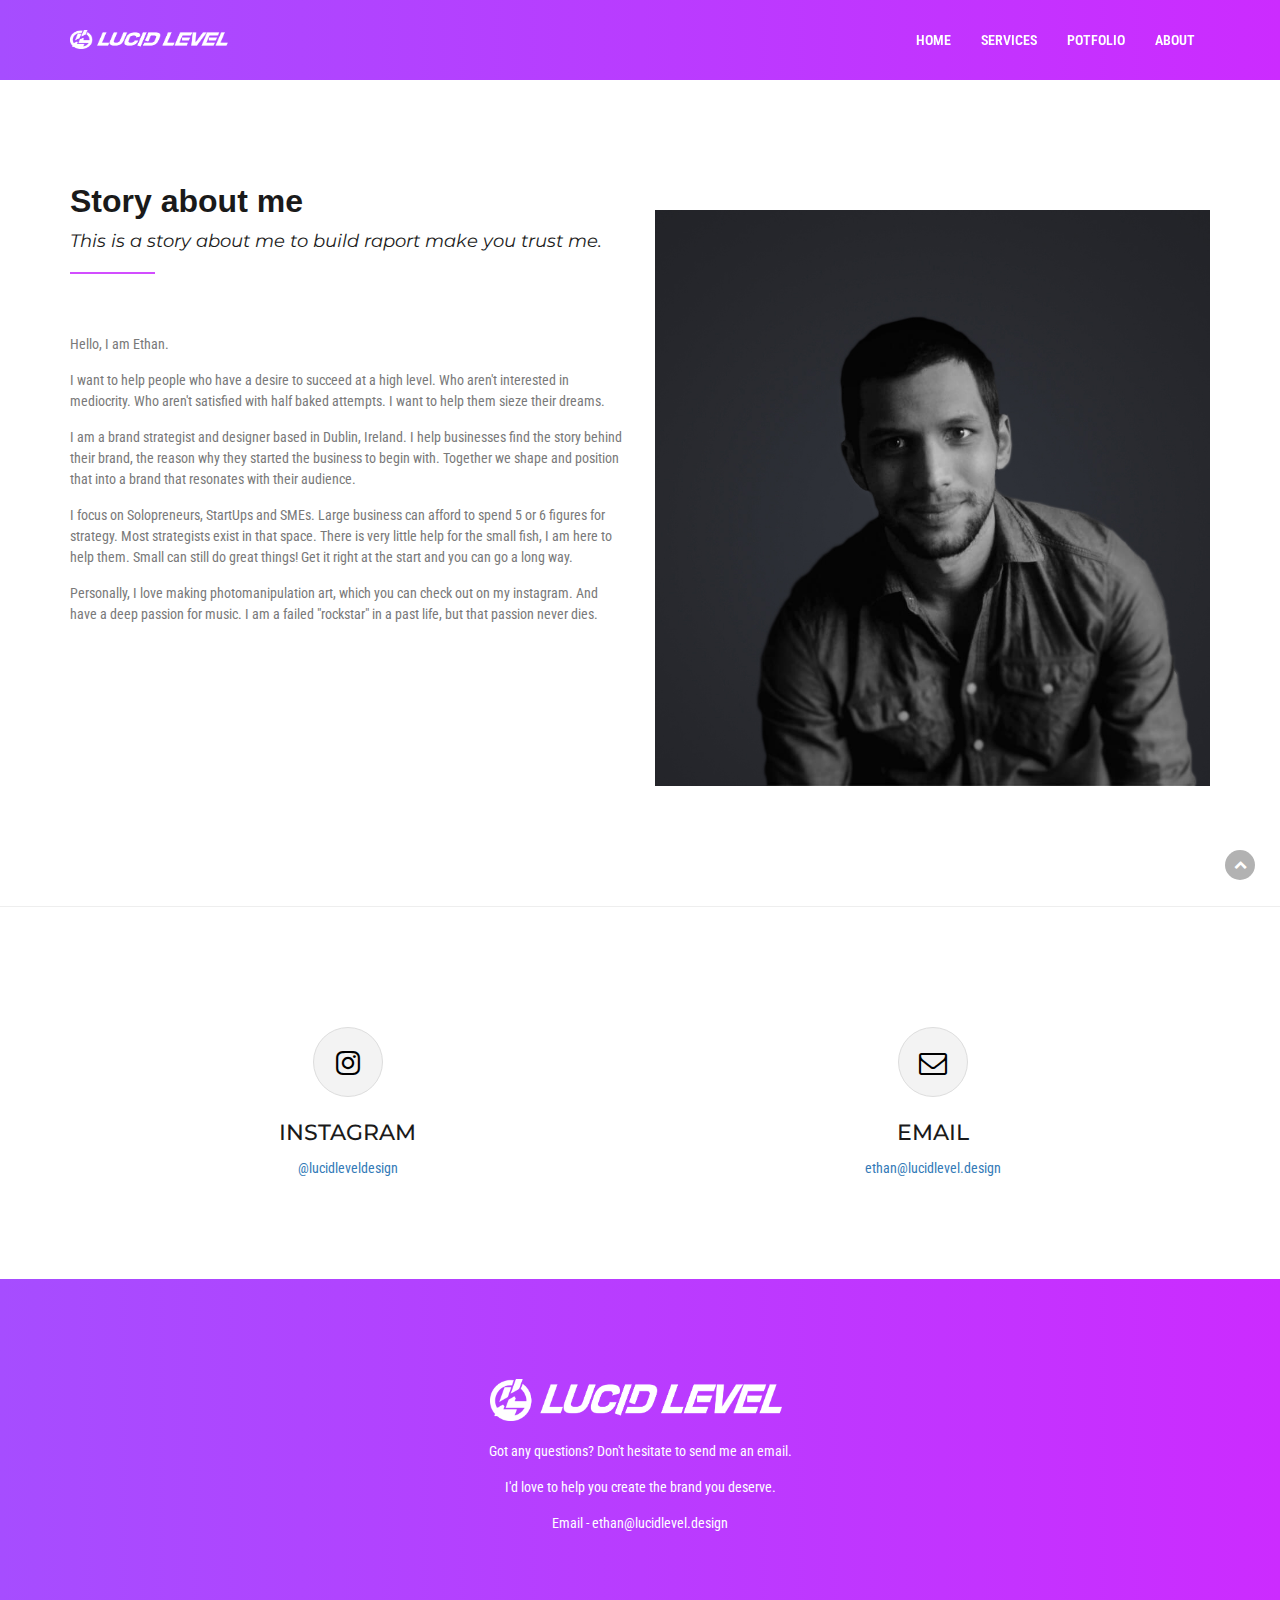
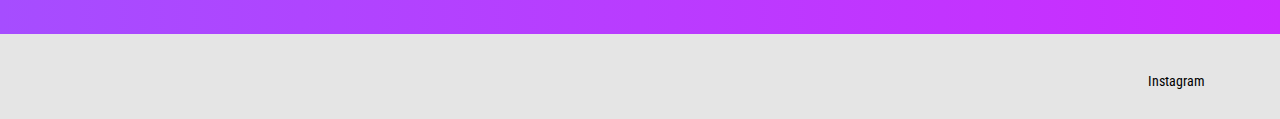
==== about.html @ e1f2813c "Update about.html" ====
<!doctype html>
<!--[if lt IE 7]>      <html class="no-js lt-ie9 lt-ie8 lt-ie7" lang=""> <![endif]-->
<!--[if IE 7]>         <html class="no-js lt-ie9 lt-ie8" lang=""> <![endif]-->
<!--[if IE 8]>         <html class="no-js lt-ie9" lang=""> <![endif]-->
<!--[if gt IE 8]><!--> <html class="no-js" lang="en"> <!--<![endif]-->
    <head>
        <meta charset="utf-8">
        <title>About</title>
        <meta name="description" content="">
        <meta name="viewport" content="width=device-width, initial-scale=1">
        <link rel="icon" type="image/png" href="favicon.ico">
        <link rel="apple-touch-icon" sizes="180x180" href="/apple-touch-icon.png">
        <link rel="icon" type="image/png" sizes="32x32" href="/favicon-32x32.png">
        <link rel="icon" type="image/png" sizes="16x16" href="/favicon-16x16.png">
        <link rel="manifest" href="/site.webmanifest">
        <!--Google Fonts link-->
        <link href="https://fonts.googleapis.com/css?family=Montserrat:400,700" rel="stylesheet">

        <link href="https://fonts.googleapis.com/css?family=Crimson+Text:400,400i,600,600i,700,700i" rel="stylesheet">
        <link href="https://fonts.googleapis.com/css?family=Roboto+Condensed:300,300i,400,400i,700,700i" rel="stylesheet">


        <link rel="stylesheet" href="assets/css/slick.css">
        <link rel="stylesheet" href="assets/css/slick-theme.css">
        <link rel="stylesheet" href="assets/css/animate.css">
        <link rel="stylesheet" href="assets/css/fonticons.css">
        <link rel="stylesheet" href="assets/css/font-awesome.min.css">
        <link rel="stylesheet" href="assets/css/bootstrap.css">
        <link rel="stylesheet" href="assets/css/magnific-popup.css">
        <link rel="stylesheet" href="assets/css/bootsnav.css">


        <!--For Plugins external css-->
        <!--<link rel="stylesheet" href="assets/css/plugins.css" />-->

        <!--Theme custom css -->
        <link rel="stylesheet" href="assets/css/style.css">
        <!--<link rel="stylesheet" href="assets/css/colors/maron.css">-->

        <!--Theme Responsive css-->
        <link rel="stylesheet" href="assets/css/responsive.css" />

        <script src="assets/js/vendor/modernizr-2.8.3-respond-1.4.2.min.js"></script>
    </head>

    <body data-spy="scroll" data-target=".navbar-collapse">


        <!-- Preloader -->
        <div id="loading">
            <div id="loading-center">
                <div id="loading-center-absolute">
                    <div class="object" id="object_one"></div>
                    <div class="object" id="object_two"></div>
                    <div class="object" id="object_three"></div>
                    <div class="object" id="object_four"></div>
                </div>
            </div>
        </div><!--End off Preloader -->


        <div class="culmn">
            <!--Home page style-->


            <nav class="navbar navbar-default navbar-fixed white no-background bootsnav text-uppercase" style="">
                <!-- Start Top Search -->
                
                <!-- End Top Search -->

                <div class="container">    
                    <!-- Start Atribute Navigation -->
                    
                    <!-- End Atribute Navigation -->

                    <!-- Start Header Navigation -->
                    <div class="navbar-header">
                        <button type="button" class="navbar-toggle" data-toggle="collapse" data-target="#navbar-menu">
                            <i class="fa fa-bars"></i>
                        </button>
                        <a class="navbar-brand" href="index.html">

                            <img src="assets/images/LL_Logo_White.png" class="logo logo-display" alt="">
                            <img src="assets/images/LL_Logo_Black.png" class="logo logo-scrolled" alt="">

                        </a>
                    </div>
                    <!-- End Header Navigation -->

                    <!-- Collect the nav links, forms, and other content for toggling -->
                    <div class="collapse navbar-collapse" id="navbar-menu">
                        <ul class="nav navbar-nav navbar-right nav_about" data-in="fadeInDown" data-out="fadeOutUp">
                            <li><a href="https://lucidlevel.design">home</a></li> 
                            <li><a href="service">services</a></li>
                            <li><a href="portfolio">potfolio</a></li>
                            <li><a href="about">about</a></li>      
                        </ul>
                    </div><!-- /.navbar-collapse -->
                </div>  


            </nav>


            <!--Home Sections-->
            <section id="hello" class="home bg-mega">
                <div class="container">
                    <div class="row">
                        <div class="about_home">
                            
                        </div>
                    </div>
                </div>
            </section>
            


            <!--About Sections-->
            <section id="feature" class="ab_feature roomy-100">
                <div class="container">
                    <div class="row">
                        <div class="main_ab_feature">

                            <div class="col-md-6">
                                <!-- Head Title -->
                                <div class="head_title">
                                    <h2>Story about me</h2>
                                    <h5><em>This is a story about me to build raport make you trust me.</em></h5>
                                    <div class="separator_left"></div>
                                </div><!-- End off Head Title -->

                                <div class="ab_feature_content wow fadeIn m-top-40">
                                    <p>Hello, I am Ethan.</p>

                                    <p>I want to help people who have a desire to succeed at a high level. Who aren't interested in mediocrity. Who aren't satisfied with half baked attempts. I want to help them sieze their dreams.</p>

                                    <p>I am a brand strategist and designer based in Dublin, Ireland. I help businesses find the story behind their brand, the reason why they started the business to begin with. Together we shape and position that into a brand that resonates  with their audience.</p>

                                    <p>I focus on Solopreneurs, StartUps and SMEs. Large business can afford to spend 5 or 6 figures for strategy. Most strategists exist in that space. There is very little help for the small fish, I am here to help them. Small can still do great things! Get it right at the start and you can go a long way.</p>

                                    <p>Personally, I love making photomanipulation art, which you can check out on my instagram. And have a deep passion for music. I am a failed "rockstar" in a past life, but that passion never dies.</p>

                                </div>
                            </div>

                            <div class="col-md-6">
                                <div class="ab_feature_photo wow fadeIn sm-m-top-40">
                                    <div class="team_item m-top-30">    
                                        <div class="team_img">
                                            <img src="assets/images/Portrait.jpg" alt="" />
                                        </div>
                                    </div>
                                </div>
                            </div>
                        </div>
                    </div><!--End off row-->
                </div><!--End off container -->
            </section>

            <hr>

           <section id="action" class="action roomy-100">
                <div class="container">
                    <div class="row">
                        <div class="main_action text-center">
                            <div class="col-md-6">
                                <div class="action_item">
                                    <a target="_blank" href="https://www.instagram.com/lucidleveldesign">
                                        <i class="fa fa-instagram"></i>
                                        <h4 class="text-uppercase m-top-20">Instagram</h4>
                                        <p>@lucidleveldesign</p>
                                    </a>
                                    
                                </div>
                            </div>
                            
                            <div class="col-md-6">
                                <div class="action_item">
                                    <a href="mailto:ethan@lucidlevel.design?subject=Hey Ethan&body=Hello there Ethan. I just wanted to drop you a message to say... " target="_blank">
                                        <i class="fa fa-envelope-o"></i>
                                        <h4 class="text-uppercase m-top-20">Email</h4>
                                        <p>ethan@lucidlevel.design</p>
                                    </a>
                                    
                                </div>
                            </div>
                        </div>
                    </div>
                </div>
            </section>

           


            <!--Testimonial Section-->
            




            <!--Company section-->

            <section id="company" class="company bg-light">
                <div class="container">
                    <div class="row">
                        <div class="main_company roomy-100 text-center pre_footer">
                            <img src="assets/images/LL_Logo_White.png" class="logo_pre_footer">
                            <p>Got any questions? Don't hesitate to send me an email.</p>
                            <p>I'd love to help you create the brand you deserve.</p>
                            <p>Email - ethan@lucidlevel.design</p>
                        </div>
                    </div>
                </div>
            </section>


            <!-- scroll up-->
            <div class="scrollup">
                <a href="#"><i class="fa fa-chevron-up"></i></a>
            </div><!-- End off scroll up -->


            <footer id="footer" class="footer bg-mega">
                <div class="container">
                    <div class="row">
                        <div class="main_footer p-top-40 p-bottom-30">
                            <div class="col-md-6 text-left sm-text-center">
                                <p class="wow fadeInRight" data-wow-duration="1s">
                                    Made with 
                                    <i class="fa fa-heart"></i>
                                    by 
                                    <a target="_blank" href="http://bootstrapthemes.co">Bootstrap Themes</a> 
                                    2019. All Rights Reserved
                                </p>
                            </div>
                            <div class="col-md-6 text-right sm-text-center sm-m-top-20">
                                <ul class="list-inline">
                                    <li><a href="">Instagram</a></li>
                                </ul>
                            </div>
                        </div>
                    </div>
                </div>
            </footer>





        </div>

        <!-- JS includes -->

        <script src="assets/js/vendor/jquery-1.11.2.min.js"></script>
        <script src="assets/js/vendor/bootstrap.min.js"></script>

        <script src="assets/js/isotope.min.js"></script>
        <script src="assets/js/jquery.magnific-popup.js"></script>
        <script src="assets/js/jquery.easing.1.3.js"></script>
        <script src="assets/js/slick.min.js"></script>
        <script src="assets/js/jquery.collapse.js"></script>
        <script src="assets/js/bootsnav.js"></script>


        <!-- paradise slider js -->

        <!--
                <script src="http://maps.google.com/maps/api/js?key=AIzaSyD_tAQD36pKp9v4at5AnpGbvBUsLCOSJx8"></script>
                <script src="assets/js/gmaps.min.js"></script>
        
                <script>
                    function showmap() {
                        var mapOptions = {
                            zoom: 8,
                            scrollwheel: false,
                            center: new google.maps.LatLng(-34.397, 150.644),
                            mapTypeId: google.maps.MapTypeId.ROADMAP
                        };
                        var map = new google.maps.Map(document.getElementById('map_canvas'), mapOptions);
                        $('.mapheight').css('height', '350');
                        $('.maps_text h3').hide();
                    }
        
                </script>-->





        <script src="assets/js/plugins.js"></script>
        <script src="assets/js/main.js"></script>

    </body>
</html>
---- assets/css/fonticons.css ----
/**
 * @package IcoFont by ShapeBootstrap - https://shapebootstrap.net
 * @version 1.0.0 Beta
 * @author IcoFont http://icofont.com
 * @copyright Copyright (c) 2016 IcoFont
 * @license - http://icofont.com/license/
*/

@font-face {
    font-family: 'icofont';
    src: url('../fonts/icofont.eot?v=1.0.0-beta');
    src: url('../fonts/icofont.eot?v=1.0.0-beta#iefix') format('embedded-opentype'),
    url('../fonts/icofont.ttf?v=1.0.0-beta') format('truetype'),
    url('../fonts/icofont.woff?v=1.0.0-beta') format('woff'),
    url('../fonts/icofont.svg?v=1.0.0-beta#icofont') format('svg');
    font-weight: normal;
    font-style: normal;
}

.icofont {
    font-family: 'IcoFont' !important;
    speak: none;
    font-style: normal;
    font-weight: normal;
    font-variant: normal;
    text-transform: none;
    line-height: 1;

    /* Better Font Rendering =========== */
    -webkit-font-smoothing: antialiased;
    -moz-osx-font-smoothing: grayscale;
}
.icofont-android-nexus:before {
	content: "\eaf6";
}
.icofont-android-tablet:before {
	content: "\eaf7";
}
.icofont-apple-watch:before {
	content: "\eaf8";
}
.icofont-drwaing-tablet:before {
	content: "\eaf9";
}
.icofont-earphone:before {
	content: "\eafa";
}
.icofont-flash-drive:before {
	content: "\eafb";
}
.icofont-game-control:before {
	content: "\eafc";
}
.icofont-headphone-alt:before {
	content: "\eafd";
}
.icofont-htc-one:before {
	content: "\eafe";
}
.icofont-imac:before {
	content: "\eaff";
}
.icofont-ipad-touch:before {
	content: "\eb00";
}
.icofont-iphone:before {
	content: "\eb01";
}
.icofont-ipod-nano:before {
	content: "\eb02";
}
.icofont-ipod-touch:before {
	content: "\eb03";
}
.icofont-keyboard-alt:before {
	content: "\eb04";
}
.icofont-keyboard-wireless:before {
	content: "\eb05";
}
.icofont-laptop-alt:before {
	content: "\eb06";
}
.icofont-macbook:before {
	content: "\eb07";
}
.icofont-magic-mouse:before {
	content: "\eb08";
}
.icofont-microphone-alt:before {
	content: "\eb09";
}
.icofont-monitor:before {
	content: "\eb0a";
}
.icofont-mouse:before {
	content: "\eb0b";
}
.icofont-nintendo:before {
	content: "\eb0c";
}
.icofont-playstation:before {
	content: "\eb0d";
}
.icofont-psvita:before {
	content: "\eb0e";
}
.icofont-radio-mic:before {
	content: "\eb0f";
}
.icofont-refrigerator:before {
	content: "\eb10";
}
.icofont-samsung-galaxy:before {
	content: "\eb11";
}
.icofont-surface-tablet:before {
	content: "\eb12";
}
.icofont-washing-machine:before {
	content: "\eb13";
}
.icofont-wifi-router:before {
	content: "\eb14";
}
.icofont-wii-u:before {
	content: "\eb15";
}
.icofont-windows-lumia:before {
	content: "\eb16";
}
.icofont-wireless-mouse:before {
	content: "\eb17";
}
.icofont-xbox-360:before {
	content: "\eb18";
}
.icofont-cassette-player:before {
	content: "\ed77";
}
.icofont-cassette:before {
	content: "\ed78";
}
.icofont-forward:before {
	content: "\ed79";
}
.icofont-game:before {
	content: "\ed7a";
}
.icofont-guiter:before {
	content: "\ed7b";
}
.icofont-headphone-alt-1:before {
	content: "\ed7c";
}
.icofont-headphone-alt-2:before {
	content: "\ed7d";
}
.icofont-headphone-alt-3:before {
	content: "\ed7e";
}
.icofont-listening:before {
	content: "\ed7f";
}
.icofont-megaphone-alt:before {
	content: "\ed80";
}
.icofont-megaphone:before {
	content: "\ed81";
}
.icofont-movie:before {
	content: "\ed82";
}
.icofont-mp3-player:before {
	content: "\ed83";
}
.icofont-multimedia:before {
	content: "\ed84";
}
.icofont-music-disk:before {
	content: "\ed85";
}
.icofont-music-note:before {
	content: "\ed86";
}
.icofont-pause:before {
	content: "\ed87";
}
.icofont-play-alt-1:before {
	content: "\ed88";
}
.icofont-play-alt-2:before {
	content: "\ed89";
}
.icofont-play-alt-3:before {
	content: "\ed8a";
}
.icofont-play-pause:before {
	content: "\ed8b";
}
.icofont-record:before {
	content: "\ed8c";
}
.icofont-retro-music-disk:before {
	content: "\ed8d";
}
.icofont-rewind:before {
	content: "\ed8e";
}
.icofont-song-notes:before {
	content: "\ed8f";
}
.icofont-sound-wave-alt:before {
	content: "\ed90";
}
.icofont-sound-wave:before {
	content: "\ed91";
}
.icofont-stop:before {
	content: "\ed92";
}
.icofont-video-alt:before {
	content: "\ed93";
}
.icofont-video-cam:before {
	content: "\ed94";
}
.icofont-volume-bar:before {
	content: "\ed95";
}
.icofont-volume-mute:before {
	content: "\ed96";
}
.icofont-youtube-play:before {
	content: "\ed97";
}
.icofont-addons:before {
	content: "\ef66";
}
.icofont-address-book:before {
	content: "\ef67";
}
.icofont-adjust:before {
	content: "\ef68";
}
.icofont-alarm:before {
	content: "\ef69";
}
.icofont-anchor:before {
	content: "\ef6a";
}
.icofont-archive:before {
	content: "\ef6b";
}
.icofont-at:before {
	content: "\ef6c";
}
.icofont-attachment:before {
	content: "\ef6d";
}
.icofont-audio:before {
	content: "\ef6e";
}
.icofont-auto-mobile:before {
	content: "\ef6f";
}
.icofont-automation:before {
	content: "\ef70";
}
.icofont-baby:before {
	content: "\ef71";
}
.icofont-badge:before {
	content: "\ef72";
}
.icofont-bag:before {
	content: "\ef73";
}
.icofont-ban:before {
	content: "\ef74";
}
.icofont-bank:before {
	content: "\ef75";
}
.icofont-bar-code:before {
	content: "\ef76";
}
.icofont-bars:before {
	content: "\ef77";
}
.icofont-battery-empty:before {
	content: "\ef78";
}
.icofont-battery-full:before {
	content: "\ef79";
}
.icofont-battery-half:before {
	content: "\ef7a";
}
.icofont-battery-low:before {
	content: "\ef7b";
}
.icofont-beach:before {
	content: "\ef7c";
}
.icofont-beaker:before {
	content: "\ef7d";
}
.icofont-bear:before {
	content: "\ef7e";
}
.icofont-beard:before {
	content: "\ef7f";
}
.icofont-bed:before {
	content: "\ef80";
}
.icofont-bell:before {
	content: "\ef81";
}
.icofont-beverage:before {
	content: "\ef82";
}
.icofont-bicycle:before {
	content: "\ef83";
}
.icofont-bill:before {
	content: "\ef84";
}
.icofont-bin:before {
	content: "\ef85";
}
.icofont-binary:before {
	content: "\ef86";
}
.icofont-binoculars:before {
	content: "\ef87";
}
.icofont-bird:before {
	content: "\ef88";
}
.icofont-birds:before {
	content: "\ef89";
}
.icofont-black-board:before {
	content: "\ef8a";
}
.icofont-bluetooth:before {
	content: "\ef8b";
}
.icofont-bolt:before {
	content: "\ef8c";
}
.icofont-bomb:before {
	content: "\ef8d";
}
.icofont-book-mark:before {
	content: "\ef8e";
}
.icofont-book:before {
	content: "\ef8f";
}
.icofont-boot:before {
	content: "\ef90";
}
.icofont-box:before {
	content: "\ef91";
}
.icofont-brain:before {
	content: "\ef92";
}
.icofont-briefcase:before {
	content: "\ef93";
}
.icofont-broken:before {
	content: "\ef94";
}
.icofont-bucket:before {
	content: "\ef95";
}
.icofont-bucket1:before {
	content: "\ef96";
}
.icofont-bucket2:before {
	content: "\ef97";
}
.icofont-bug:before {
	content: "\ef98";
}
.icofont-building:before {
	content: "\ef99";
}
.icofont-bullet:before {
	content: "\ef9a";
}
.icofont-bullhorn:before {
	content: "\ef9b";
}
.icofont-bullseye:before {
	content: "\ef9c";
}
.icofont-bus:before {
	content: "\ef9d";
}
.icofont-butterfly:before {
	content: "\ef9e";
}
.icofont-cab:before {
	content: "\ef9f";
}
.icofont-calculator:before {
	content: "\efa0";
}
.icofont-calendar:before {
	content: "\efa1";
}
.icofont-camera-alt:before {
	content: "\efa2";
}
.icofont-camera:before {
	content: "\efa3";
}
.icofont-car:before {
	content: "\efa4";
}
.icofont-card:before {
	content: "\efa5";
}
.icofont-cart:before {
	content: "\efa6";
}
.icofont-cc:before {
	content: "\efa7";
}
.icofont-certificate:before {
	content: "\efa8";
}
.icofont-charging:before {
	content: "\efa9";
}
.icofont-chat:before {
	content: "\efaa";
}
.icofont-check-alt:before {
	content: "\efab";
}
.icofont-check-circled:before {
	content: "\efac";
}
.icofont-check:before {
	content: "\efad";
}
.icofont-checked:before {
	content: "\efae";
}
.icofont-children-care:before {
	content: "\efaf";
}
.icofont-clock-time:before {
	content: "\efb0";
}
.icofont-close-circled:before {
	content: "\efb1";
}
.icofont-close-line-circled:before {
	content: "\efb2";
}
.icofont-close-line-squared-alt:before {
	content: "\efb3";
}
.icofont-close-line-squared:before {
	content: "\efb4";
}
.icofont-close-line:before {
	content: "\efb5";
}
.icofont-close-squared-alt:before {
	content: "\efb6";
}
.icofont-close-squared:before {
	content: "\efb7";
}
.icofont-close:before {
	content: "\efb8";
}
.icofont-cloud-download:before {
	content: "\efb9";
}
.icofont-cloud-refresh:before {
	content: "\efba";
}
.icofont-cloud-upload:before {
	content: "\efbb";
}
.icofont-cloud:before {
	content: "\efbc";
}
.icofont-code-not-allowed:before {
	content: "\efbd";
}
.icofont-code:before {
	content: "\efbe";
}
.icofont-coffee-cup:before {
	content: "\efbf";
}
.icofont-comment:before {
	content: "\efc0";
}
.icofont-compass:before {
	content: "\efc1";
}
.icofont-computer:before {
	content: "\efc2";
}
.icofont-connection:before {
	content: "\efc3";
}
.icofont-console:before {
	content: "\efc4";
}
.icofont-contacts:before {
	content: "\efc5";
}
.icofont-contrast:before {
	content: "\efc6";
}
.icofont-copy:before {
	content: "\efc7";
}
.icofont-copyright:before {
	content: "\efc8";
}
.icofont-credit-card:before {
	content: "\efc9";
}
.icofont-crop:before {
	content: "\efca";
}
.icofont-crown:before {
	content: "\efcb";
}
.icofont-cube:before {
	content: "\efcc";
}
.icofont-cubes:before {
	content: "\efcd";
}
.icofont-culinary:before {
	content: "\efce";
}
.icofont-dashboard-web:before {
	content: "\efcf";
}
.icofont-dashboard:before {
	content: "\efd0";
}
.icofont-data:before {
	content: "\efd1";
}
.icofont-database-add:before {
	content: "\efd2";
}
.icofont-database-locked:before {
	content: "\efd3";
}
.icofont-database-remove:before {
	content: "\efd4";
}
.icofont-database:before {
	content: "\efd5";
}
.icofont-delete:before {
	content: "\efd6";
}
.icofont-diamond:before {
	content: "\efd7";
}
.icofont-dice:before {
	content: "\efd8";
}
.icofont-disabled:before {
	content: "\efd9";
}
.icofont-disc:before {
	content: "\efda";
}
.icofont-diskette:before {
	content: "\efdb";
}
.icofont-document-folder:before {
	content: "\efdc";
}
.icofont-download-alt:before {
	content: "\efdd";
}
.icofont-download:before {
	content: "\efde";
}
.icofont-downloaded:before {
	content: "\efdf";
}
.icofont-earth:before {
	content: "\efe0";
}
.icofont-ebook:before {
	content: "\efe1";
}
.icofont-edit:before {
	content: "\efe2";
}
.icofont-eject:before {
	content: "\efe3";
}
.icofont-email:before {
	content: "\efe4";
}
.icofont-envelope-open:before {
	content: "\efe5";
}
.icofont-envelope:before {
	content: "\efe6";
}
.icofont-eraser:before {
	content: "\efe7";
}
.icofont-error:before {
	content: "\efe8";
}
.icofont-exchange:before {
	content: "\efe9";
}
.icofont-exclamation-circle:before {
	content: "\efea";
}
.icofont-exclamation-square:before {
	content: "\efeb";
}
.icofont-exclamation-tringle:before {
	content: "\efec";
}
.icofont-exclamation:before {
	content: "\efed";
}
.icofont-exit:before {
	content: "\efee";
}
.icofont-expand:before {
	content: "\efef";
}
.icofont-external-link:before {
	content: "\eff0";
}
.icofont-external:before {
	content: "\eff1";
}
.icofont-eye-blocked:before {
	content: "\eff2";
}
.icofont-eye-dropper:before {
	content: "\eff3";
}
.icofont-eye:before {
	content: "\eff4";
}
.icofont-favourite:before {
	content: "\eff5";
}
.icofont-fax:before {
	content: "\eff6";
}
.icofont-female:before {
	content: "\eff7";
}
.icofont-file:before {
	content: "\eff8";
}
.icofont-film:before {
	content: "\eff9";
}
.icofont-filter:before {
	content: "\effa";
}
.icofont-fire-burn:before {
	content: "\effb";
}
.icofont-fire-extinguisher:before {
	content: "\effc";
}
.icofont-fire:before {
	content: "\effd";
}
.icofont-first-aid:before {
	content: "\effe";
}
.icofont-flag-alt-1:before {
	content: "\efff";
}
.icofont-flag-alt-2:before {
	content: "\f000";
}
.icofont-flag:before {
	content: "\f001";
}
.icofont-flash-light:before {
	content: "\f002";
}
.icofont-flash:before {
	content: "\f003";
}
.icofont-flask:before {
	content: "\f004";
}
.icofont-focus:before {
	content: "\f005";
}
.icofont-folder-open:before {
	content: "\f006";
}
.icofont-folder:before {
	content: "\f007";
}
.icofont-foot-print:before {
	content: "\f008";
}
.icofont-football-american:before {
	content: "\f009";
}
.icofont-football:before {
	content: "\f00a";
}
.icofont-game-console:before {
	content: "\f00b";
}
.icofont-game-pad:before {
	content: "\f00c";
}
.icofont-gavel:before {
	content: "\f00d";
}
.icofont-gear:before {
	content: "\f00e";
}
.icofont-gears:before {
	content: "\f00f";
}
.icofont-gift:before {
	content: "\f010";
}
.icofont-glass:before {
	content: "\f011";
}
.icofont-globe:before {
	content: "\f012";
}
.icofont-graduate:before {
	content: "\f013";
}
.icofont-graffiti:before {
	content: "\f014";
}
.icofont-grocery:before {
	content: "\f015";
}
.icofont-group:before {
	content: "\f016";
}
.icofont-hammer:before {
	content: "\f017";
}
.icofont-hand:before {
	content: "\f018";
}
.icofont-hanger:before {
	content: "\f019";
}
.icofont-hard-disk:before {
	content: "\f01a";
}
.icofont-headphone:before {
	content: "\f01b";
}
.icofont-heart-beat:before {
	content: "\f01c";
}
.icofont-heart:before {
	content: "\f01d";
}
.icofont-history:before {
	content: "\f01e";
}
.icofont-home:before {
	content: "\f01f";
}
.icofont-horn:before {
	content: "\f020";
}
.icofont-hotel:before {
	content: "\f021";
}
.icofont-hour-glass:before {
	content: "\f022";
}
.icofont-id:before {
	content: "\f023";
}
.icofont-image:before {
	content: "\f024";
}
.icofont-inbox:before {
	content: "\f025";
}
.icofont-infinite:before {
	content: "\f026";
}
.icofont-info-circle:before {
	content: "\f027";
}
.icofont-info-square:before {
	content: "\f028";
}
.icofont-info:before {
	content: "\f029";
}
.icofont-institution:before {
	content: "\f02a";
}
.icofont-interface:before {
	content: "\f02b";
}
.icofont-invisible:before {
	content: "\f02c";
}
.icofont-italic:before {
	content: "\f02d";
}
.icofont-jacket:before {
	content: "\f02e";
}
.icofont-jar:before {
	content: "\f02f";
}
.icofont-jewlery:before {
	content: "\f030";
}
.icofont-karate:before {
	content: "\f031";
}
.icofont-key-hole:before {
	content: "\f032";
}
.icofont-key:before {
	content: "\f033";
}
.icofont-keyboard:before {
	content: "\f034";
}
.icofont-kid:before {
	content: "\f035";
}
.icofont-label:before {
	content: "\f036";
}
.icofont-lamp:before {
	content: "\f037";
}
.icofont-laptop:before {
	content: "\f038";
}
.icofont-layers:before {
	content: "\f039";
}
.icofont-layout:before {
	content: "\f03a";
}
.icofont-leaf:before {
	content: "\f03b";
}
.icofont-leaflet:before {
	content: "\f03c";
}
.icofont-learn:before {
	content: "\f03d";
}
.icofont-legal:before {
	content: "\f03e";
}
.icofont-lego:before {
	content: "\f03f";
}
.icofont-lemon:before {
	content: "\f040";
}
.icofont-lens:before {
	content: "\f041";
}
.icofont-letter:before {
	content: "\f042";
}
.icofont-letterbox:before {
	content: "\f043";
}
.icofont-library:before {
	content: "\f044";
}
.icofont-license:before {
	content: "\f045";
}
.icofont-life-bouy:before {
	content: "\f046";
}
.icofont-life-buoy:before {
	content: "\f047";
}
.icofont-life-jacket:before {
	content: "\f048";
}
.icofont-life-ring:before {
	content: "\f049";
}
.icofont-light-bulb:before {
	content: "\f04a";
}
.icofont-lighter:before {
	content: "\f04b";
}
.icofont-lightning-ray:before {
	content: "\f04c";
}
.icofont-like:before {
	content: "\f04d";
}
.icofont-link:before {
	content: "\f04e";
}
.icofont-live-support:before {
	content: "\f04f";
}
.icofont-location-arrow:before {
	content: "\f050";
}
.icofont-location-pin:before {
	content: "\f051";
}
.icofont-lock:before {
	content: "\f052";
}
.icofont-login:before {
	content: "\f053";
}
.icofont-logout:before {
	content: "\f054";
}
.icofont-lollipop:before {
	content: "\f055";
}
.icofont-look:before {
	content: "\f056";
}
.icofont-loop:before {
	content: "\f057";
}
.icofont-luggage:before {
	content: "\f058";
}
.icofont-lunch:before {
	content: "\f059";
}
.icofont-lungs:before {
	content: "\f05a";
}
.icofont-magic-alt:before {
	content: "\f05b";
}
.icofont-magic:before {
	content: "\f05c";
}
.icofont-magnet:before {
	content: "\f05d";
}
.icofont-mail-box:before {
	content: "\f05e";
}
.icofont-mail:before {
	content: "\f05f";
}
.icofont-male:before {
	content: "\f060";
}
.icofont-map:before {
	content: "\f061";
}
.icofont-math:before {
	content: "\f062";
}
.icofont-maximize:before {
	content: "\f063";
}
.icofont-measure:before {
	content: "\f064";
}
.icofont-medal:before {
	content: "\f065";
}
.icofont-medical:before {
	content: "\f066";
}
.icofont-medicine:before {
	content: "\f067";
}
.icofont-mega-phone:before {
	content: "\f068";
}
.icofont-memorial:before {
	content: "\f069";
}
.icofont-memory-card:before {
	content: "\f06a";
}
.icofont-mic-mute:before {
	content: "\f06b";
}
.icofont-mic:before {
	content: "\f06c";
}
.icofont-micro-chip:before {
	content: "\f06d";
}
.icofont-microphone:before {
	content: "\f06e";
}
.icofont-microscope:before {
	content: "\f06f";
}
.icofont-military:before {
	content: "\f070";
}
.icofont-mill:before {
	content: "\f071";
}
.icofont-minus-circle:before {
	content: "\f072";
}
.icofont-minus-square:before {
	content: "\f073";
}
.icofont-minus:before {
	content: "\f074";
}
.icofont-mobile-phone:before {
	content: "\f075";
}
.icofont-molecule:before {
	content: "\f076";
}
.icofont-money:before {
	content: "\f077";
}
.icofont-moon:before {
	content: "\f078";
}
.icofont-mop:before {
	content: "\f079";
}
.icofont-muffin:before {
	content: "\f07a";
}
.icofont-music-alt:before {
	content: "\f07b";
}
.icofont-music-notes:before {
	content: "\f07c";
}
.icofont-music:before {
	content: "\f07d";
}
.icofont-mustache:before {
	content: "\f07e";
}
.icofont-mute-volume:before {
	content: "\f07f";
}
.icofont-navigation-menu:before {
	content: "\f080";
}
.icofont-navigation:before {
	content: "\f081";
}
.icofont-network-tower:before {
	content: "\f082";
}
.icofont-network:before {
	content: "\f083";
}
.icofont-news:before {
	content: "\f084";
}
.icofont-newspaper:before {
	content: "\f085";
}
.icofont-no-smoking:before {
	content: "\f086";
}
.icofont-not-allowed:before {
	content: "\f087";
}
.icofont-notebook:before {
	content: "\f088";
}
.icofont-notepad:before {
	content: "\f089";
}
.icofont-notification:before {
	content: "\f08a";
}
.icofont-numbered:before {
	content: "\f08b";
}
.icofont-opposite:before {
	content: "\f08c";
}
.icofont-optic:before {
	content: "\f08d";
}
.icofont-options:before {
	content: "\f08e";
}
.icofont-package:before {
	content: "\f08f";
}
.icofont-page:before {
	content: "\f090";
}
.icofont-paint:before {
	content: "\f091";
}
.icofont-paper-plane:before {
	content: "\f092";
}
.icofont-paperclip:before {
	content: "\f093";
}
.icofont-papers:before {
	content: "\f094";
}
.icofont-paw:before {
	content: "\f095";
}
.icofont-pay:before {
	content: "\f096";
}
.icofont-pen:before {
	content: "\f097";
}
.icofont-pencil:before {
	content: "\f098";
}
.icofont-penguin-linux:before {
	content: "\f099";
}
.icofont-pestle:before {
	content: "\f09a";
}
.icofont-phone-circle:before {
	content: "\f09b";
}
.icofont-phone:before {
	content: "\f09c";
}
.icofont-picture:before {
	content: "\f09d";
}
.icofont-pie:before {
	content: "\f09e";
}
.icofont-pine:before {
	content: "\f09f";
}
.icofont-pixels:before {
	content: "\f0a0";
}
.icofont-play:before {
	content: "\f0a1";
}
.icofont-plugin:before {
	content: "\f0a2";
}
.icofont-plus-circle:before {
	content: "\f0a3";
}
.icofont-plus-square:before {
	content: "\f0a4";
}
.icofont-plus:before {
	content: "\f0a5";
}
.icofont-polygonal:before {
	content: "\f0a6";
}
.icofont-power:before {
	content: "\f0a7";
}
.icofont-presentation:before {
	content: "\f0a8";
}
.icofont-price:before {
	content: "\f0a9";
}
.icofont-print:before {
	content: "\f0aa";
}
.icofont-puzzle:before {
	content: "\f0ab";
}
.icofont-qr-code:before {
	content: "\f0ac";
}
.icofont-queen:before {
	content: "\f0ad";
}
.icofont-question-circle:before {
	content: "\f0ae";
}
.icofont-question-square:before {
	content: "\f0af";
}
.icofont-question:before {
	content: "\f0b0";
}
.icofont-quote-left:before {
	content: "\f0b1";
}
.icofont-quote-right:before {
	content: "\f0b2";
}
.icofont-radio:before {
	content: "\f0b3";
}
.icofont-random:before {
	content: "\f0b4";
}
.icofont-recycle:before {
	content: "\f0b5";
}
.icofont-refresh:before {
	content: "\f0b6";
}
.icofont-repair:before {
	content: "\f0b7";
}
.icofont-reply-all:before {
	content: "\f0b8";
}
.icofont-reply:before {
	content: "\f0b9";
}
.icofont-resize:before {
	content: "\f0ba";
}
.icofont-responsive:before {
	content: "\f0bb";
}
.icofont-retweet:before {
	content: "\f0bc";
}
.icofont-road:before {
	content: "\f0bd";
}
.icofont-robot:before {
	content: "\f0be";
}
.icofont-rocket:before {
	content: "\f0bf";
}
.icofont-royal:before {
	content: "\f0c0";
}
.icofont-rss-feed:before {
	content: "\f0c1";
}
.icofont-safety:before {
	content: "\f0c2";
}
.icofont-sale-discount:before {
	content: "\f0c3";
}
.icofont-satellite:before {
	content: "\f0c4";
}
.icofont-send-mail:before {
	content: "\f0c5";
}
.icofont-server:before {
	content: "\f0c6";
}
.icofont-settings:before {
	content: "\f0c7";
}
.icofont-share-alt:before {
	content: "\f0c8";
}
.icofont-share-boxed:before {
	content: "\f0c9";
}
.icofont-share:before {
	content: "\f0ca";
}
.icofont-shield:before {
	content: "\f0cb";
}
.icofont-ship:before {
	content: "\f0cc";
}
.icofont-shopping-cart:before {
	content: "\f0cd";
}
.icofont-sign-in:before {
	content: "\f0ce";
}
.icofont-sign-out:before {
	content: "\f0cf";
}
.icofont-signal:before {
	content: "\f0d0";
}
.icofont-site-map:before {
	content: "\f0d1";
}
.icofont-smart-phone:before {
	content: "\f0d2";
}
.icofont-soccer:before {
	content: "\f0d3";
}
.icofont-sort-alt:before {
	content: "\f0d4";
}
.icofont-sort:before {
	content: "\f0d5";
}
.icofont-space:before {
	content: "\f0d6";
}
.icofont-spanner:before {
	content: "\f0d7";
}
.icofont-speech-comments:before {
	content: "\f0d8";
}
.icofont-speed-meter:before {
	content: "\f0d9";
}
.icofont-spinner-alt-1:before {
	content: "\f0da";
}
.icofont-spinner-alt-2:before {
	content: "\f0db";
}
.icofont-spinner-alt-3:before {
	content: "\f0dc";
}
.icofont-spinner-alt-4:before {
	content: "\f0dd";
}
.icofont-spinner-alt-5:before {
	content: "\f0de";
}
.icofont-spinner-alt-6:before {
	content: "\f0df";
}
.icofont-spinner:before {
	content: "\f0e0";
}
.icofont-spreadsheet:before {
	content: "\f0e1";
}
.icofont-square:before {
	content: "\f0e2";
}
.icofont-ssl-security:before {
	content: "\f0e3";
}
.icofont-star-alt-1:before {
	content: "\f0e4";
}
.icofont-star-alt-2:before {
	content: "\f0e5";
}
.icofont-star:before {
	content: "\f0e6";
}
.icofont-street-view:before {
	content: "\f0e7";
}
.icofont-sun:before {
	content: "\f0e8";
}
.icofont-support-faq:before {
	content: "\f0e9";
}
.icofont-tack-pin:before {
	content: "\f0ea";
}
.icofont-tag:before {
	content: "\f0eb";
}
.icofont-tags:before {
	content: "\f0ec";
}
.icofont-tasks:before {
	content: "\f0ed";
}
.icofont-telephone:before {
	content: "\f0ee";
}
.icofont-telescope:before {
	content: "\f0ef";
}
.icofont-terminal:before {
	content: "\f0f0";
}
.icofont-thumbs-down:before {
	content: "\f0f1";
}
.icofont-thumbs-up:before {
	content: "\f0f2";
}
.icofont-tick-boxed:before {
	content: "\f0f3";
}
.icofont-tick-mark:before {
	content: "\f0f4";
}
.icofont-ticket:before {
	content: "\f0f5";
}
.icofont-tie:before {
	content: "\f0f6";
}
.icofont-toggle-off:before {
	content: "\f0f7";
}
.icofont-toggle-on:before {
	content: "\f0f8";
}
.icofont-tools:before {
	content: "\f0f9";
}
.icofont-transparent:before {
	content: "\f0fa";
}
.icofont-tree:before {
	content: "\f0fb";
}
.icofont-umbrella:before {
	content: "\f0fc";
}
.icofont-unlock:before {
	content: "\f0fd";
}
.icofont-unlocked:before {
	content: "\f0fe";
}
.icofont-upload-alt:before {
	content: "\f0ff";
}
.icofont-upload:before {
	content: "\f100";
}
.icofont-usb-drive:before {
	content: "\f101";
}
.icofont-usb:before {
	content: "\f102";
}
.icofont-vector-path:before {
	content: "\f103";
}
.icofont-verification-check:before {
	content: "\f104";
}
.icofont-video-clapper:before {
	content: "\f105";
}
.icofont-video:before {
	content: "\f106";
}
.icofont-volume-down:before {
	content: "\f107";
}
.icofont-volume-off:before {
	content: "\f108";
}
.icofont-volume-up:before {
	content: "\f109";
}
.icofont-wall-clock:before {
	content: "\f10a";
}
.icofont-wall:before {
	content: "\f10b";
}
.icofont-wallet:before {
	content: "\f10c";
}
.icofont-warning-alt:before {
	content: "\f10d";
}
.icofont-warning:before {
	content: "\f10e";
}
.icofont-water-drop:before {
	content: "\f10f";
}
.icofont-web:before {
	content: "\f110";
}
.icofont-wheelchair:before {
	content: "\f111";
}
.icofont-wifi-alt:before {
	content: "\f112";
}
.icofont-wifi:before {
	content: "\f113";
}
.icofont-world:before {
	content: "\f114";
}
.icofont-zigzag:before {
	content: "\f115";
}
.icofont-zipped:before {
	content: "\f116";
}

/*Font size*/
.icofont-lg {
    font-size: 1.33333333em;
    line-height: .75em;
    vertical-align: -15%
}

.icofont-2x {
    font-size: 2em
}

.icofont-3x {
    font-size: 3em
}

.icofont-4x {
    font-size: 4em
}

.icofont-5x {
    font-size: 5em
}

.icofont-fw {
    display: inline-block;
    width: 1.28571429em;
    text-align: center
}

/*Fixed Width Icons*/
.icofont-fw {
    width: 1.28571429em;
    text-align: center;
}

/*Custom list icons*/
.icofont-ul {
    padding-left: 0;
    margin-left: 2.14285714em;
    list-style-type: none;
}
.icofont-ul>li {
    position: relative;
}
.icofont-li {
    position: absolute;
    left: -2.14285714em;
    width: 2.14285714em;
    top: .14285714em;
    text-align: center;
}

/*Animation*/
.icofont-rotate {
    -webkit-animation: icofont-rotate 2s infinite linear;
    animation: icofont-rotate 2s infinite linear
}

@-webkit-keyframes icofont-rotate {
    0% {
        -webkit-transform: rotate(0deg);
        transform: rotate(0deg)
    }
    100% {
        -webkit-transform: rotate(359deg);
        transform: rotate(359deg)
    }
}

@keyframes icofont-rotate {
    0% {
        -webkit-transform: rotate(0deg);
        transform: rotate(0deg)
    }
    100% {
        -webkit-transform: rotate(359deg);
        transform: rotate(359deg)
    }
}
---- assets/css/bootsnav.css ----
/* ==============================================================

Template name : Bootsnav - Multi Purpose Header
Categorie : Bootstrap Menu in CSS
Author : adamnurdin01
Version : v.1.1
Created : 2016-06-02
Last update : 2016-06-11

============================================================== */

/* MEGAMENU STYLE
=================================*/
nav.bootsnav .dropdown.megamenu-fw {
    position: static;
}

nav.bootsnav .container {
    position: relative;
}

nav.bootsnav .megamenu-fw .dropdown-menu {
    left: auto;
}

nav.bootsnav .megamenu-content {
    padding: 15px;
    width: 100% !important;
}

nav.bootsnav .megamenu-content .title{
    margin-top: 0;
}

nav.bootsnav .dropdown.megamenu-fw .dropdown-menu {
    left: 0;
    right: 0;
}

/* Navbar
=================================*/
nav.navbar.bootsnav{
    margin-bottom: 0;
    -moz-border-radius: 0px;
    -webkit-border-radius: 0px;
    -o-border-radius: 0px;
    border-radius: 0px;
    background-color: #fff;
    border: none;
    border-bottom: solid 1px #e0e0e0;
    z-index: 9;
}

nav.navbar.bootsnav ul.nav > li > a{
    color: #6f6f6f;
    background-color: transparent !important;
}

nav.navbar.bootsnav ul.nav li.megamenu-fw > a:hover,
nav.navbar.bootsnav ul.nav li.megamenu-fw > a:focus,
nav.navbar.bootsnav ul.nav li.active > a:hover,
nav.navbar.bootsnav ul.nav li.active > a:focus,
nav.navbar.bootsnav ul.nav li.active > a{
    background-color: transparent;
}

nav.navbar.bootsnav .navbar-toggle{
    background-color: #fff !important;
    border: none;
    padding: 0;
    font-size: 18px;
    position: relative;
    top: 5px;
}

nav.navbar.bootsnav ul.nav .dropdown-menu .dropdown-menu{
    top: 0;
    left: 100%;
}

nav.navbar.bootsnav ul.nav ul.dropdown-menu > li > a{
    white-space:normal;
}


ul.menu-col{
    padding: 0;
    margin: 0;
    list-style: none;
}

ul.menu-col li a{
    color: #6f6f6f;
}

ul.menu-col li a:hover,
ul.menu-col li a:focus{
    text-decoration: none;
}

/* Navbar Full
=================================*/
nav.bootsnav.navbar-full{
    padding-bottom: 10px;
    padding-top: 10px;
}

nav.bootsnav.navbar-full .navbar-header{
    display: block;
    width: 100%;
}

nav.bootsnav.navbar-full .navbar-toggle{
    display: inline-block;
    margin-right: 0;
    position: relative;
    top: 0;
    font-size: 30px;
    -webkit-transition: all 1s ease-in-out;
	-moz-transition: all 1s ease-in-out;
	-o-transition: all 1s ease-in-out;
	-ms-transition: all 1s ease-in-out;
	transition: all 1s ease-in-out;
}

nav.bootsnav.navbar-full .navbar-collapse{
    position: fixed;
    width: 100%;
    height: 100% !important;
    top: 0;
    left: 0;
    padding: 0;
    display: none !important;
    z-index: 9;
}

nav.bootsnav.navbar-full .navbar-collapse.in{
    display: block !important;
}

nav.bootsnav.navbar-full .navbar-collapse .nav-full{
    overflow: auto;
}

nav.bootsnav.navbar-full .navbar-collapse .wrap-full-menu{
    display: table-cell;
    vertical-align: middle;
    background-color: #fff;
    overflow: auto;
}

nav.bootsnav.navbar-full .navbar-collapse .nav-full::-webkit-scrollbar {
    width: 0;
}

nav.bootsnav.navbar-full .navbar-collapse .nav-full::-moz-scrollbar {
    width: 0;
}

nav.bootsnav.navbar-full .navbar-collapse .nav-full::-ms-scrollbar {
    width: 0;
}

nav.bootsnav.navbar-full .navbar-collapse .nav-full::-o-scrollbar {
    width: 0;
}


nav.bootsnav.navbar-full .navbar-collapse ul.nav{
    display: block;
    width: 100%;
    overflow: auto;
}

nav.bootsnav.navbar-full .navbar-collapse ul.nav a:hover,
nav.bootsnav.navbar-full .navbar-collapse ul.nav a:focus,
nav.bootsnav.navbar-full .navbar-collapse ul.nav a{
    background-color: transparent;
}

nav.bootsnav.navbar-full .navbar-collapse ul.nav > li{
    float: none;
    display: block;
    text-align: center;
}

nav.bootsnav.navbar-full .navbar-collapse ul.nav > li > a{
    display: table;
    margin: auto;
    text-transform: uppercase;
    font-weight: bold;
    letter-spacing: 2px;
    font-size: 24px;
    padding: 10px 15px;
}

li.close-full-menu > a{
    padding-top: 0px !important;
    padding-bottom: 0px !important;
}

li.close-full-menu{
    padding-top: 30px !important;
    padding-bottom: 30px !important;
}

/* Atribute Navigation
=================================*/
.attr-nav{
    float: right;
    display: inline-block;
    margin-left: 13px;
    margin-right: -15px;
}

.attr-nav > ul{
    padding: 0;
    margin: 0 0 -7px 0;
    list-style: none;
    display: inline-block;
}

.attr-nav > ul > li{
    float: left;
    display: block;
}

.attr-nav > ul > li > a{
    color: #6f6f6f;
    display: block;
    padding: 28px 15px;
    position: relative;
}

.attr-nav > ul > li > a span.badge{
    position: absolute;
    top: 50%;
    margin-top: -15px;
    right: 5px;
    font-size: 10px;
    padding: 0;
    width: 15px;
    height: 15px;
    padding-top: 2px;
}

.attr-nav > ul > li.dropdown ul.dropdown-menu{
    -moz-border-radius: 0px;
    -webkit-border-radius: 0px;
    -o-border-radius: 0px;
    border-radius: 0px;
    -moz-box-shadow: 0px 0px 0px;
    -webkit-box-shadow: 0px 0px 0px;
    -o-box-shadow: 0px 0px 0px;
    box-shadow: 0px 0px 0px;
    border: solid 1px #e0e0e0;
}

ul.cart-list{
    padding: 0 !important;
    width: 250px !important;
}

ul.cart-list > li{
    position: relative;
    border-bottom: solid 1px #efefef;
    padding: 15px 15px 23px 15px !important;
}

ul.cart-list > li > a.photo{
    padding: 0 !important;
    margin-right: 15px;
    float: left;
    display: block;
    width: 50px;
    height: 50px;
    left: 15px;
    top: 15px;
}

ul.cart-list > li img{
    width: 50px;
    height: 50px;
    border: solid 1px #efefef;
}

ul.cart-list > li > h6{
    margin: 0;
}

ul.cart-list > li > h6 > a.photo{
    padding: 0 !important;
    display: block;
}

ul.cart-list > li > p{
    margin-bottom: 0;
}

ul.cart-list > li.total{
    background-color: #f5f5f5;
    padding-bottom: 15px !important;
}

ul.cart-list > li.total > .btn{
    display: inline-block;
    border-bottom: solid 1px #efefef !important;
}

ul.cart-list > li .price{
    font-weight: bold;
}

ul.cart-list > li.total > span{
    padding-top: 8px;
}

/* Top Search
=================================*/
.top-search{
    background-color: #333;
    padding: 10px 0;
    display: none;
}

.top-search input.form-control{
    background-color: transparent;
    border: none;
    -moz-box-shadow: 0px 0px 0px;
    -webkit-box-shadow: 0px 0px 0px;
    -o-box-shadow: 0px 0px 0px;
    box-shadow: 0px 0px 0px;
    color: #fff;
    height: 40px;
    padding: 0 15px;
}

.top-search .input-group-addon{
    background-color: transparent;
    border: none;
    color: #fff;
    padding-left: 0;
    padding-right: 0;
}

.top-search .input-group-addon.close-search{
    cursor: pointer;
}

/* Side Menu
=================================*/
body{
    -webkit-transition: all 0.3s ease-in-out;
	-moz-transition: all 0.3s ease-in-out;
	-o-transition: all 0.3s ease-in-out;
	-ms-transition: all 0.3s ease-in-out;
	transition: all 0.3s ease-in-out;
}

body.on-side{
    margin-left: -280px;
}

.side{
    position: fixed;
    overflow-y: auto;
    top: 0;
    right: -280px;
    width: 280px;
    padding: 25px 30px;
    height: 100%;
    display: block;
    background-color: #333;
    -webkit-transition: all 0.3s ease-in-out;
	-moz-transition: all 0.3s ease-in-out;
	-o-transition: all 0.3s ease-in-out;
	-ms-transition: all 0.3s ease-in-out;
	transition: all 0.3s ease-in-out;
    z-index: 9;
}

.side.on{
    right: 0;
}

.side .close-side{
    float: right;
    color: #fff;
    position: relative;
    z-index: 2;
    font-size: 16px;
}

.side .widget{
    position: relative;
    z-index: 1;
    margin-bottom: 25px;
}

.side .widget .title{
    color: #fff;
    margin-bottom: 15px;
}

.side .widget ul.link{
    padding: 0;
    margin: 0;
    list-style: none;
}

.side .widget ul.link li a{
    color: #9f9f9f;
    letter-spacing: 1px;
}

.side .widget ul.link li a:focus,
.side .widget ul.link li a:hover{
    color: #fff;
    text-decoration: none;
}

/* Share
=================================*/
nav.navbar.bootsnav .share{
    padding: 0 30px;
    margin-bottom: 30px;
}

nav.navbar.bootsnav .share ul{
    display: inline-block;
    padding: 0;
    margin: 0 0 -7px 0;
    list-style: none;
}

nav.navbar.bootsnav .share ul > li{
    float: left;
    display: block;
    margin-right: 5px;
}

nav.navbar.bootsnav .share ul > li > a{
    display: table-cell;
    vertical-align: middle;
    text-align: center;
    width: 35px;
    height: 35px;
    -moz-border-radius: 50%;
    -webkit-border-radius: 50%;
    -o-border-radius: 50%;
    border-radius: 50%;
    background-color: #cfcfcf;
    color: #fff;
}

/* Transparent
=================================*/
nav.navbar.bootsnav.navbar-fixed{
    position: fixed;
    display: block;
    width: 100%;
}

nav.navbar.bootsnav.no-background{
    -webkit-transition: all 1s ease-in-out;
	-moz-transition: all 1s ease-in-out;
	-o-transition: all 1s ease-in-out;
	-ms-transition: all 1s ease-in-out;
	transition: all 1s ease-in-out;
}

/* Navbar Sticky
=================================*/
.wrap-sticky{
    position: relative;
    -webkit-transition: all 0.3s ease-in-out;
	-moz-transition: all 0.3s ease-in-out;
	-o-transition: all 0.3s ease-in-out;
	-ms-transition: all 0.3s ease-in-out;
	transition: all 0.3s ease-in-out;
}

.wrap-sticky nav.navbar.bootsnav{
    position: absolute;
    width: 100%;
    left: 0;
    top: 0;
}

.wrap-sticky nav.navbar.bootsnav.sticked{
    position: fixed;
    -webkit-transition: all 0.2s ease-in-out;
	-moz-transition: all 0.2s ease-in-out;
	-o-transition: all 0.2s ease-in-out;
	-ms-transition: all 0.2s ease-in-out;
	transition: all 0.2s ease-in-out;
}

body.on-side .wrap-sticky nav.navbar.bootsnav.sticked{
    left: -280px;
}

/* Navbar Responsive
=================================*/
@media (min-width: 1024px) and (max-width:1400px) {
    body.wrap-nav-sidebar .wrapper .container{
        width: 100%;
        padding-left: 30px;
        padding-right: 30px;
    }
}

@media (min-width: 1024px) {
    /* General Navbar
    =================================*/
    nav.navbar.bootsnav ul.nav .dropdown-menu .dropdown-menu{
        margin-top: -2px;
    }

    nav.navbar.bootsnav ul.nav.navbar-right .dropdown-menu .dropdown-menu{
        left: -200px;
    }
    
    nav.navbar.bootsnav ul.nav > li > a{
        padding: 30px 15px;
        font-weight: 600;
    }
    
    nav.navbar.bootsnav ul.nav > li.dropdown > a.dropdown-toggle:after{
        font-family: 'FontAwesome';
        content: "\f0d7";
        margin-left: 5px;
        margin-top: 2px;
    }
    
    nav.navbar.bootsnav li.dropdown ul.dropdown-menu{
        -moz-box-shadow: 0px 0px 0px;
        -webkit-box-shadow: 0px 0px 0px;
        -o-box-shadow: 0px 0px 0px;
        box-shadow: 0px 0px 0px;
        -moz-border-radius: 0px;
        -webkit-border-radius: 0px;
        -o-border-radius: 0px;
        border-radius: 0px;
        padding: 0;
        width: 200px;
        background: #fff;
        border: solid 1px #e0e0e0;
        border-top: solid 5px;
    }
    
    nav.navbar.bootsnav li.dropdown ul.dropdown-menu > li a:hover,
    nav.navbar.bootsnav li.dropdown ul.dropdown-menu > li a:hover{
        background-color: transparent;
    }
    
    nav.navbar.bootsnav li.dropdown ul.dropdown-menu > li > a{
        padding: 10px 15px;
        border-bottom: solid 1px #eee;
        color: #6f6f6f;
    }
    
    nav.navbar.bootsnav li.dropdown ul.dropdown-menu > li:last-child > a{
        border-bottom: none;
    }
    
    nav.navbar.bootsnav ul.navbar-right li.dropdown ul.dropdown-menu li a{
        text-align: right;
    }
    
    nav.navbar.bootsnav li.dropdown ul.dropdown-menu li.dropdown > a.dropdown-toggle:before{
        font-family: 'FontAwesome';
        float: right;
        content: "\f105";
        margin-top: 0;
    }
    
    nav.navbar.bootsnav ul.navbar-right li.dropdown ul.dropdown-menu li.dropdown > a.dropdown-toggle:before{
        font-family: 'FontAwesome';
        float: left;
        content: "\f104";
        margin-top: 0;
    }
    
    nav.navbar.bootsnav li.dropdown ul.dropdown-menu ul.dropdown-menu{
        top: -3px;
    }
    
    nav.navbar.bootsnav ul.dropdown-menu.megamenu-content{
        padding: 0 15px !important;
    }
    
    nav.navbar.bootsnav ul.dropdown-menu.megamenu-content > li{
       padding: 25px 0 20px;
    }
    
    nav.navbar.bootsnav ul.dropdown-menu.megamenu-content.tabbed{
        padding: 0;
    }
    
    nav.navbar.bootsnav ul.dropdown-menu.megamenu-content.tabbed > li{
        padding: 0;
    }
    
    nav.navbar.bootsnav ul.dropdown-menu.megamenu-content .col-menu{
        padding: 0 30px;
        margin: 0 -0.5px;
        border-left: solid 1px #f0f0f0;
        border-right: solid 1px #f0f0f0;
    }
    
    nav.navbar.bootsnav ul.dropdown-menu.megamenu-content .col-menu:first-child{
        border-left: none;
    }
    
    nav.navbar.bootsnav ul.dropdown-menu.megamenu-content .col-menu:last-child{
        border-right: none;
    }
    
    nav.navbar.bootsnav ul.dropdown-menu.megamenu-content .content{
        display: none;
    }
    
    nav.navbar.bootsnav ul.dropdown-menu.megamenu-content .content ul.menu-col li a{
        text-align: left;
        padding: 5px 0;
        display: block;
        width: 100%;
        margin-bottom: 0;
        border-bottom: none;
        color: #6f6f6f;
    }
    
    nav.navbar.bootsnav.on ul.dropdown-menu.megamenu-content .content{
        display: block !important;
        height: auto !important;
    }
    
    /* Navbar Transparent
    =================================*/  
    nav.navbar.bootsnav.no-background{
        background-color: transparent;
        border: none;
    }
    
    nav.navbar.bootsnav.navbar-transparent .attr-nav{
        padding-left: 15px;
        margin-left: 30px;
    }
    
    nav.navbar.bootsnav.navbar-transparent.white{
        background-color: rgba(255,255,255,0.3);
        border-bottom: solid 1px #bbb;
    }
    
    nav.navbar.navbar-inverse.bootsnav.navbar-transparent.dark,
    nav.navbar.bootsnav.navbar-transparent.dark{
        background-color: rgba(0,0,0,0.3);
        border-bottom: solid 1px #555;
    }
    
    nav.navbar.bootsnav.navbar-transparent.white .attr-nav{
        border-left: solid 1px #bbb;
    }
    
    nav.navbar.navbar-inverse.bootsnav.navbar-transparent.dark .attr-nav,
    nav.navbar.bootsnav.navbar-transparent.dark .attr-nav{
        border-left: solid 1px #555;
    }
    
    nav.navbar.bootsnav.no-background.white .attr-nav > ul > li > a,
    nav.navbar.bootsnav.navbar-transparent.white .attr-nav > ul > li > a,
    nav.navbar.bootsnav.navbar-transparent.white ul.nav > li > a,
    nav.navbar.bootsnav.no-background.white ul.nav > li > a{
        color: #fff;
    }
    
    nav.navbar.bootsnav.navbar-transparent.dark .attr-nav > ul > li > a,
    nav.navbar.bootsnav.navbar-transparent.dark ul.nav > li > a{
        color: #eee;
    }
    
    nav.navbar.bootsnav.navbar-fixed.navbar-transparent .logo-scrolled,
    nav.navbar.bootsnav.navbar-fixed.no-background .logo-scrolled{
        display: none;
    }

    nav.navbar.bootsnav.navbar-fixed.navbar-transparent .logo-display,
    nav.navbar.bootsnav.navbar-fixed.no-background .logo-display{
        display: block;
    }

    nav.navbar.bootsnav.navbar-fixed .logo-display{
        display: none;
    }

    nav.navbar.bootsnav.navbar-fixed .logo-scrolled{
        display: block;
    }
    
    /* Atribute Navigation
    =================================*/    
    .attr-nav > ul > li.dropdown ul.dropdown-menu{
        margin-top: 0;
        margin-left: 55px;
        width: 250px;
        left: -250px;
    }
    
    /* Menu Center
    =================================*/
    nav.navbar.bootsnav.menu-center .container{
        position: relative;
    }
    
    nav.navbar.bootsnav.menu-center ul.nav.navbar-center{
        float:none;
        margin: 0 auto;
        display: table;
        table-layout: fixed;
    }
    
    nav.navbar.bootsnav.menu-center .navbar-header,
    nav.navbar.bootsnav.menu-center .attr-nav{
        position: absolute;
    }
    
    nav.navbar.bootsnav.menu-center .attr-nav{
        right: 15px;
    }
    
    /* Navbar Brand top
    =================================*/
    nav.bootsnav.navbar-brand-top .navbar-header{
        display: block;
        width: 100%;
        text-align: center;
    }
    
    nav.bootsnav.navbar-brand-top ul.nav > li.dropdown > ul.dropdown-menu{
        margin-top: 2px;
    }
    
    nav.bootsnav.navbar-brand-top ul.nav > li.dropdown.megamenu-fw > ul.dropdown-menu{
        margin-top: 0;
    }
    
    nav.bootsnav.navbar-brand-top .navbar-header .navbar-brand{
        display: inline-block;
        float: none;
        margin: 0;
    }
    
    nav.bootsnav.navbar-brand-top .navbar-collapse{
        text-align: center;
    }
    
    nav.bootsnav.navbar-brand-top ul.nav{
        display: inline-block;
        float: none;
        margin: 0 0 -5px 0;
    }
    
    /* Navbar Center
    =================================*/
    nav.bootsnav.brand-center .navbar-header{
        display: block;
        width: 100%;
        position: absolute;
        text-align: center;
        top: 0;
        left: 0;
    }
    
    nav.bootsnav.brand-center .navbar-brand{
        display: inline-block;
        float: none;
    }
    
    nav.bootsnav.brand-center .navbar-collapse{
        text-align: center;
        display: inline-block;
        padding-left: 0;
        padding-right: 0;
    }
    
    nav.bootsnav.brand-center ul.nav > li.dropdown > ul.dropdown-menu{
        margin-top: 2px;
    }
    
    nav.bootsnav.brand-center ul.nav > li.dropdown.megamenu-fw > ul.dropdown-menu{
        margin-top: 0;
    }
    
    nav.bootsnav.brand-center .navbar-collapse .col-half{
        width: 50%;
        float: left;
        display: block;
    }
    
    nav.bootsnav.brand-center .navbar-collapse .col-half.left{
        text-align: right;
        padding-right: 100px;
    }
    
    nav.bootsnav.brand-center .navbar-collapse .col-half.right{
        text-align: left;
        padding-left: 100px;
    }
    
    nav.bootsnav.brand-center ul.nav{
        float: none !important;
        margin-bottom: -5px !important;
        display: inline-block !important;
    }
    
    nav.bootsnav.brand-center ul.nav.navbar-right{
        margin: 0;
    }
    
    nav.bootsnav.brand-center.center-side .navbar-collapse .col-half.left{
        text-align: left;
        padding-right: 100px;
    }
    
    nav.bootsnav.brand-center.center-side .navbar-collapse .col-half.right{
        text-align: right;
        padding-left: 100px;
    }
    
    /* Navbar Sidebar
    =================================*/
    body.wrap-nav-sidebar .wrapper{
        padding-left: 260px; 
        overflow-x: hidden;
    }

    nav.bootsnav.navbar-sidebar{
        position: fixed;
        width: 260px;
        overflow: hidden;
        left: 0;
        padding: 0  0 0 0 !important;
        background: #fff;
        -moz-box-shadow: 1px 0px 1px 0px #eee;
        -webkit-box-shadow: 1px 0px 1px 0px #eee;
        -o-box-shadow: 1px 0px 1px 0px #eee;
        box-shadow: 1px 0px 1px 0px #eee;
    }  
    
    nav.bootsnav.navbar-sidebar .scroller{
        width: 280px;
        overflow-y:auto;
        overflow-x: hidden;
    }

    nav.bootsnav.navbar-sidebar .container-fluid,
    nav.bootsnav.navbar-sidebar .container{
        padding: 0 !important;
    }

    nav.bootsnav.navbar-sidebar .navbar-header{
        float: none;
        display: block;
        width: 260px;
        padding: 10px 15px;
        margin: 10px 0 0 0 !important;
    }
    
    nav.bootsnav.navbar-sidebar .navbar-collapse{
        padding: 0 !important;
        width: 260px;
    }

    nav.bootsnav.navbar-sidebar ul.nav{
        float: none;
        display: block;
        width: 100%;
        padding: 0 15px !important;
        margin: 0 0 30px 0;
    }

    nav.bootsnav.navbar-sidebar ul.nav li{
        float: none !important;
    }
    
    nav.bootsnav.navbar-sidebar ul.nav > li > a{
        padding: 10px 15px;
        font-weight: bold;
    }
    
    nav.bootsnav.navbar-sidebar ul.nav > li.dropdown > a:after{
        float: right;
    }
    
    nav.bootsnav.navbar-sidebar ul.nav li.dropdown ul.dropdown-menu{
        left: 100%;
        top: 0;
        position: relative !important;
        left: 0 !important;
        width: 100% !important;
        height: auto !important;
        background-color: transparent;
        border: none !important;
        padding: 0;
        -moz-box-shadow: 0px 0px 0px;
        -webkit-box-shadow: 0px 0px 0px;
        -o-box-shadow: 0px 0px 0px;
        box-shadow: 0px 0px 0px;
    }
    
    nav.bootsnav.navbar-sidebar ul.nav .megamenu-content .col-menu{
        border: none !important;
    }
    
    nav.bootsnav.navbar-sidebar ul.nav > li.dropdown > ul.dropdown-menu{
        margin-bottom: 15px;
    }
    
    nav.bootsnav.navbar-sidebar ul.nav li.dropdown ul.dropdown-menu{
        padding-left: 0;
        float: none;
        margin-bottom: 0;
    }
    
    nav.bootsnav.navbar-sidebar ul.nav li.dropdown ul.dropdown-menu li a{
        padding:  5px 15px;
        color: #6f6f6f;
        border: none;
    }
    
    nav.bootsnav.navbar-sidebar ul.nav li.dropdown ul.dropdown-menu ul.dropdown-menu{
        padding-left: 15px;
        margin-top: 0;
    }
    
    nav.bootsnav.navbar-sidebar ul.nav li.dropdown ul.dropdown-menu li.dropdown > a:before{
        font-family: 'FontAwesome';
        content: "\f105";
        float: right;
    }
    
    nav.bootsnav.navbar-sidebar ul.nav li.dropdown.on ul.dropdown-menu li.dropdown.on > a:before{
        content: "\f107";
    }
    
    nav.bootsnav.navbar-sidebar ul.dropdown-menu.megamenu-content > li{
        padding: 0 !important;
    }
        
    nav.bootsnav.navbar-sidebar .dropdown .megamenu-content .col-menu{
        display: block;
        float: none !important;
        padding: 0;
        margin: 0;
        width: 100%;
    }
    
    nav.bootsnav.navbar-sidebar .dropdown .megamenu-content .col-menu .title{
        padding: 7px 0;
        text-transform: none;
        font-weight: 400;
        letter-spacing: 0px;
        margin-bottom: 0;
        cursor: pointer;
        color: #6f6f6f;
    }
    
    nav.bootsnav.navbar-sidebar .dropdown .megamenu-content .col-menu .title:before{
        font-family: 'FontAwesome';
        content: "\f105";
        float: right;
    }
    
    nav.bootsnav.navbar-sidebar .dropdown .megamenu-content .col-menu.on .title:before{
        content: "\f107";
    }
    
    nav.bootsnav.navbar-sidebar .dropdown .megamenu-content .col-menu{
        border: none;
    }
    
    nav.bootsnav.navbar-sidebar .dropdown .megamenu-content .col-menu .content{
        padding: 0 0 0 15px;
    }
    
    nav.bootsnav.navbar-sidebar .dropdown .megamenu-content .col-menu ul.menu-col li a{
        padding: 3px 0 !important;
    }
}

@media (max-width: 992px) {
    /* Navbar Responsive
    =================================*/ 
    nav.navbar.bootsnav .navbar-brand    {
        display: inline-block;
        float: none !important;
        margin: 0 !important;
    }
    
    nav.navbar.bootsnav .navbar-header {
        float: none;
        display: block;
        text-align: center;
        padding-left: 30px;
        padding-right: 30px;
    }
    
    nav.navbar.bootsnav .navbar-toggle {
        display: inline-block;
        float: left;
        margin-right: -200px;
        margin-top: 10px;
    }
    
    nav.navbar.bootsnav .navbar-collapse {
        border: none;   
        margin-bottom: 0;
    }
    
    nav.navbar.bootsnav.no-full .navbar-collapse{
        max-height: 350px;
        overflow-y: auto !important;
    }
    
    nav.navbar.bootsnav .navbar-collapse.collapse {
        display: none !important;
    }
    
    nav.navbar.bootsnav .navbar-collapse.collapse.in {
        display: block !important;
    }
    
    nav.navbar.bootsnav .navbar-nav {
        float: none !important;
        padding-left: 30px;
        padding-right: 30px;
        margin: 0px -15px;
    }
    
    nav.navbar.bootsnav .navbar-nav > li {
        float: none;
    }
    
    nav.navbar.bootsnav li.dropdown a.dropdown-toggle:before{
        font-family: 'FontAwesome';
        content: "\f105";
        float: right;
        font-size: 16px;
        margin-left: 10px;
    }
    
    nav.navbar.bootsnav li.dropdown.on > a.dropdown-toggle:before{
        content: "\f107";
    }
    
    nav.navbar.bootsnav .navbar-nav > li > a{
        display: block;
        width: 100%;
        border-bottom: solid 1px #e0e0e0;
        padding: 10px 0;
        border-top: solid 1px #e0e0e0;
        margin-bottom: -1px;
    }
    
    nav.navbar.bootsnav .navbar-nav > li:first-child > a{
        border-top: none;
    }
    
    nav.navbar.bootsnav ul.navbar-nav.navbar-left > li:last-child > ul.dropdown-menu{
        border-bottom: solid 1px #e0e0e0;
    }
    
    nav.navbar.bootsnav ul.nav li.dropdown li a.dropdown-toggle{
        float: none !important;
        position: relative;
        display: block;
        width: 100%;
    }
    
    nav.navbar.bootsnav ul.nav li.dropdown ul.dropdown-menu{
        width: 100%;
        position: relative !important;
        background-color: transparent;
        float: none;
        border: none;
        padding: 0 0 0 15px !important;
        margin: 0 0 -1px 0 !important;
        -moz-box-shadow: 0px 0px 0px;
        -webkit-box-shadow: 0px 0px 0px;
        -o-box-shadow: 0px 0px 0px;
        box-shadow: 0px 0px 0px;
        -moz-border-radius: 0px 0px 0px;
        -webkit-border-radius: 0px 0px 0px;
        -o-border-radius: 0px 0px 0px;
        border-radius: 0px 0px 0px;
    }
    
    nav.navbar.bootsnav ul.nav li.dropdown ul.dropdown-menu  > li > a{
        display: block;
        width: 100%;
        border-bottom: solid 1px #e0e0e0;
        padding: 10px 0;
        color: #6f6f6f;
    }
    
    nav.navbar.bootsnav ul.nav ul.dropdown-menu li a:hover,
    nav.navbar.bootsnav ul.nav ul.dropdown-menu li a:focus{
        background-color: transparent;
    }
    
    nav.navbar.bootsnav ul.nav ul.dropdown-menu ul.dropdown-menu{
        float: none !important;
        left: 0;
        padding: 0 0 0 15px;
        position: relative;
        background: transparent;
        width: 100%;
    }
    
    nav.navbar.bootsnav ul.nav ul.dropdown-menu li.dropdown.on > ul.dropdown-menu{
        display: inline-block;
        margin-top: -10px;
    }
    
    nav.navbar.bootsnav li.dropdown ul.dropdown-menu li.dropdown > a.dropdown-toggle:after{
        display: none;
    }
    
    nav.navbar.bootsnav .dropdown .megamenu-content .col-menu .title{
        padding: 10px 15px 10px 0;
        line-height: 24px;
        text-transform: none;
        font-weight: 400;
        letter-spacing: 0px;
        margin-bottom: 0;
        cursor: pointer;
        border-bottom: solid 1px #e0e0e0;
        color: #6f6f6f;
    }
    
    nav.navbar.bootsnav .dropdown .megamenu-content .col-menu ul > li > a{
        display: block;
        width: 100%;
        border-bottom: solid 1px #e0e0e0;
        padding: 8px 0;
    }
    
   nav.navbar.bootsnav .dropdown .megamenu-content .col-menu .title:before{
        font-family: 'FontAwesome';
        content: "\f105";
        float: right;
        font-size: 16px;
        margin-left: 10px;
       position: relative;
       right: -15px;
    }
    
    nav.navbar.bootsnav .dropdown .megamenu-content .col-menu:last-child .title{
        border-bottom: none;
    }
    
    nav.navbar.bootsnav .dropdown .megamenu-content .col-menu.on:last-child .title{
        border-bottom: solid 1px #e0e0e0;
    }
    
    nav.navbar.bootsnav .dropdown .megamenu-content .col-menu:last-child ul.menu-col li:last-child a{
        border-bottom: none;
    }
    
    nav.navbar.bootsnav .dropdown .megamenu-content .col-menu.on .title:before{
        content: "\f107";
    }
    
    nav.navbar.bootsnav .dropdown .megamenu-content .col-menu .content{
        padding: 0 0 0 15px;
    }
    
    nav.bootsnav.brand-center .navbar-collapse{
        display: block;
    }
    
    nav.bootsnav.brand-center ul.nav{
        margin-bottom: 0px !important;
    }
    
    nav.bootsnav.brand-center .navbar-collapse .col-half{
        width: 100%;
        float: none;
        display: block;
    }
    
    nav.bootsnav.brand-center .navbar-collapse .col-half.left{
        margin-bottom: 0;
    }
    
    nav.bootsnav .megamenu-content{
        padding: 0;
    }
    
    nav.bootsnav .megamenu-content .col-menu{
        padding-bottom: 0;
    }
    
    nav.bootsnav .megamenu-content .title{
        cursor: pointer;
        display: block;
        padding: 10px 15px;
        margin-bottom: 0;
        font-weight: normal;
    }
    
    nav.bootsnav .megamenu-content .content{
        display: none;
    }
    
    .attr-nav{
        position: absolute;
        right: 60px;
    }
    
    .attr-nav > ul{
        padding: 0;
        margin: 0 -15px -7px 0;
    }
    
    .attr-nav > ul > li > a{
        padding: 16px 15px 15px;
    }
    
    .attr-nav > ul > li.dropdown > a.dropdown-toggle:before{
        display: none;
    }
    
    .attr-nav > ul > li.dropdown ul.dropdown-menu{
        margin-top: 2px;
        margin-left: 55px;
        width: 250px;
        left: -250px;
        border-top: solid 5px;
    }
    
    .top-search .container{
        padding: 0 45px;
    }
    
    /* Navbar full Responsive
    =================================*/   
    nav.bootsnav.navbar-full ul.nav{
        margin-left: 0;
    }
    
    nav.bootsnav.navbar-full ul.nav > li > a{
        border: none;
    }
    
    nav.bootsnav.navbar-full .navbar-brand    {
        float: left !important;
        padding-left: 0;
    }
    
    nav.bootsnav.navbar-full .navbar-toggle {
        display: inline-block;
        float: right;
        margin-right: 0;
        margin-top: 10px;
    }
    
    nav.bootsnav.navbar-full .navbar-header {
        padding-left: 15px;
        padding-right: 15px;
    }
    
    /* Navbar Sidebar
    =================================*/ 
    nav.navbar.bootsnav.navbar-sidebar .share{
        padding: 30px 15px;
        margin-bottom: 0;
    }
    
    /* Tabs
    =================================*/ 
    nav.navbar.bootsnav .megamenu-content.tabbed{
        padding-left: 0 !mportant;
    }
    
    nav.navbar.bootsnav .tabbed > li{
        padding: 25px 0;
        margin-left: -15px !important;
    }
    
    /* Mobile Navigation
    =================================*/     
    body > .wrapper{
        -webkit-transition: all 0.3s ease-in-out;
        -moz-transition: all 0.3s ease-in-out;
        -o-transition: all 0.3s ease-in-out;
        -ms-transition: all 0.3s ease-in-out;
        transition: all 0.3s ease-in-out;
    }
    
    body.side-right > .wrapper{
        margin-left: 280px;
        margin-right: -280px !important;
    }
    
    nav.navbar.bootsnav.navbar-mobile .navbar-collapse{
        position: fixed;
        overflow-y: auto !important;
        overflow-x: hidden !important;
        display: block;
        background: #fff;
        z-index: 99;
        width: 280px;
        height: 100% !important;
        left: -280px;
        top: 0;
        padding: 0;
        -webkit-transition: all 0.3s ease-in-out;
        -moz-transition: all 0.3s ease-in-out;
        -o-transition: all 0.3s ease-in-out;
        -ms-transition: all 0.3s ease-in-out;
        transition: all 0.3s ease-in-out;
    }
    
    nav.navbar.bootsnav.navbar-mobile .navbar-collapse.in{
        left: 0;
    }
    
    nav.navbar.bootsnav.navbar-mobile ul.nav{
        width: 293px;
        padding-right: 0;
        padding-left: 15px;
    }
    
    nav.navbar.bootsnav.navbar-mobile ul.nav > li > a{
        padding: 15px 15px;
    }
    
    nav.navbar.bootsnav.navbar-mobile ul.nav ul.dropdown-menu > li > a{
        padding-right: 15px !important;
        padding-top: 15px !important;
        padding-bottom: 15px !important;
    }
    
    nav.navbar.bootsnav.navbar-mobile ul.nav ul.dropdown-menu .col-menu .title{
        padding-right: 30px !important;
        padding-top: 13px !important;
        padding-bottom: 13px !important;
    }
    
    nav.navbar.bootsnav.navbar-mobile ul.nav ul.dropdown-menu .col-menu ul.menu-col li a{
        padding-top: 13px !important;
        padding-bottom: 13px !important;
    }
    
    nav.navbar.bootsnav.navbar-mobile .navbar-collapse [class*=' col-'] {
        width: 100%;
    }
    
    nav.navbar.bootsnav.navbar-fixed .logo-scrolled{
        display: block !important;
    }

    nav.navbar.bootsnav.navbar-fixed .logo-display{
        display: none !important;
    }
    
    nav.navbar.bootsnav.navbar-mobile .tab-menu,
    nav.navbar.bootsnav.navbar-mobile .tab-content{
        width: 100%;
        display: block;
    }
}

@media (max-width: 767px) {
    nav.navbar.bootsnav .navbar-header {
        padding-left: 15px;
        padding-right: 15px;
    }
    
    nav.navbar.bootsnav .navbar-nav {
        padding-left: 15px;
        padding-right: 15px;
    }
    
    .attr-nav{
        right: 30px;
    }
    
    .attr-nav > ul{
        margin-right: -10px;
    }
    
    .attr-nav > ul > li > a{
        padding: 16px 10px 15px;
        padding-left: 0 !important;
    }
    
    .attr-nav > ul > li.dropdown ul.dropdown-menu{
        left: -275px;
    }
    
    .top-search .container{
        padding: 0 15px;
    }
    
    nav.bootsnav.navbar-full .navbar-collapse{
        left: 15px;
    }
    
    nav.bootsnav.navbar-full .navbar-header{
        padding-right: 0;
    }
    
    nav.bootsnav.navbar-full .navbar-toggle {
        margin-right: -15px;
    }
    
    nav.bootsnav.navbar-full ul.nav > li > a{
        font-size: 18px !important;
        line-height: 24px !important;
        padding: 5px 10px !important;
    }
    
    /* Navbar Sidebar
    =================================*/ 
    nav.navbar.bootsnav.navbar-sidebar .share{
        padding: 30px 15px !important;
    }
    
    /* Navbar Sidebar
    =================================*/ 
    nav.navbar.bootsnav.navbar-sidebar .share{
        padding: 30px 0 !important;
        margin-bottom: 0;
    }
    
    nav.navbar.bootsnav.navbar-mobile.navbar-sidebar .share{
        padding: 30px 15px !important;
        margin-bottom: 0;
    }
    
    /* Mobile Navigation
    =================================*/ 
    body.side-right > .wrapper{
        margin-left: 280px;
        margin-right: -280px !important;
    }
    
    nav.navbar.bootsnav.navbar-mobile .navbar-collapse{
        margin-left: 0;
    }
    
    nav.navbar.bootsnav.navbar-mobile ul.nav{
        margin-left: -15px;
    }
    
    nav.navbar.bootsnav.navbar-mobile ul.nav{
        border-top: solid 1px #fff;
    }
    
    li.close-full-menu{
        padding-top: 15px !important;
        padding-bottom: 15px !important;
    }
}

@media (min-width: 480px) and (max-width: 640px) {
    nav.bootsnav.navbar-full ul.nav{
        padding-top: 30px;
        padding-bottom: 30px;
    }
}
---- assets/css/style.css ----
/*
Author: Xpeedstudio
Author URI: http://xpeedstudio.com
*/

/*==========================================
 01.  PREDIFINEED (FROM 1 TO 780 )
 02.  PRELOADER - LINE NO 786
 03.  NAVIGATION - LINE NO 930
 04.  HOME - LINE NO 1150
 05.  THU FEATURE - LINE NO 1280
 06.  THU FLIDE - LINE NO 1355
 07.  THU SERVICE - LINE NO 1385
 08.  PORTFOLIO - LINE NO 1444
 09.  THU SOLUTION - LINE NO 1620
 10.  THU TEAM - LINE NO 1658
 11.  THU CLIENTS FEEDBACK - LINE NO 1730
 12. THU BLOG - LINE NO 1848
 13. THU SUBCRIBS - LINE NO 1935
 14. FOOTER - LINE NO 2020
==========================================*/


/* ==========================================================================
   Author's custom styles
   ========================================================================== */
html,
body {
    background-color: #fff;
    font-size: 14px;
    color: #797979;
    width: 100%;
    padding: 0;
    margin-left: 0;
    margin-right: 0;
    font-weight: 400;
    width:100%;
    font-family: 'Roboto Condensed', sans-serif;
}

/*------------------------------------------------------------------*/
/*   IE10 in Windows 8 and Windows Phone 8 Bug fix
/*-----------------------------------------------------------------*/

@-webkit-viewport { width: device-width; }
@-moz-viewport { width: device-width; }
@-ms-viewport { width: device-width; }
@-o-viewport { width: device-width; }
@viewport { width: device-width; }

/*
    Page Content
------------------------------------------*/
/*
.page-content, 
section { overflow: hidden; }*/

/*
    On Scroll Animations 
------------------------------------------*/

/*.animated { visibility: hidden; }
.visible { visibility: visible; }*/

/*
    Spacing & Alignment 
------------------------------------------*/

.roomy-100 {
    padding-top: 100px;
    padding-bottom: 100px;
}

.roomy-80 {
    padding-top: 100px;
    padding-bottom: 80px;
}

.roomy-70 {
    padding-top: 100px;
    padding-bottom: 70px;
}

.roomy-60 {
    padding-top: 100px;
    padding-bottom: 60px;
}

.roomy-50 {
    padding-top: 50px;
    padding-bottom: 50px;
}

.roomy-40 {
    padding-top: 40px;
    padding-bottom: 40px;
}


/*text color*/

.text-muted{}

.text-primary{color: #d24dff !important;;}
.text-finence{color:#13A0B2 !important;;}
.text-mega{color:#d24dff !important;;}
.text-white{color:#fff !important;;}
.text-black{color:#000 !important;}

.text-warning{}
.text-danger{}

.disabled{
    cursor: not-allowed;
}

/*bacground color*/
.bg-light {
    background: -webkit-linear-gradient(left, #a64dff, #cc2bff);
    background: -webkit-gradient(linear, left top, right top, from(#a64dff), to(#cc2bff));
    background: -o-linear-gradient(left, #a64dff, #cc2bff);
    background: linear-gradient(left, #a64dff, #cc2bff);

}
.bg-primary{background-color: #1E8BC3;}
.bg-finence{background-color:#13A0B2;}
.bg-mega{background-color:#e5e5e5;}
.bg-grey{background-color: #f5f5f5;}
.bg-black{background-color: #212121;}
.bg-white{background-color: #fff;}

img {
    -moz-user-select: none;
    -webkit-user-select: none;
    -ms-user-select: none;
    -user-select: none;
    -webkit-user-drag: none;
    -user-drag: none;
}
a,
a:hover,
a:active,
a:focus {
    text-decoration: none;
    outline: none;
}
a,
button,
a span {
    -webkit-transition: 0.2s ease-in-out;
    transition: 0.2s ease-in-out;
}
a {
    -webkit-transition: 0.3s ease-in-out;
    transition: 0.3s ease-in-out;
}

.btn:focus,
.btn:active {
    outline: inherit;
    background-color: transparent;
}
*,
*:before,
*:after {
    box-sizing: border-box;
}

p {
    margin: 0 0 15px;
}

.clear {
    clear: both;
}

img {
    max-width: 100%;
}
textarea,
input[type="text"],
input[type="password"],
input[type="datetime"],
input[type="datetime-local"],
input[type="date"],
input[type="month"],
input[type="time"],
input[type="week"],
input[type="number"],
input[type="email"],
input[type="url"],
input[type="search"],
input[type="tel"],
input[type="color"],
.uneditable-input {
    outline: none;
}

input:-webkit-autofill, textarea:-webkit-autofill, select:-webkit-autofill {
    background-color: transparent;
    background-image: none;
}

.form-control{
    border-radius: 0px;
    border:1px solid #ccc;
    box-shadow: inset 0 0px 0px rgba(0,0,0,.075);
    width: 100%;
    height: auto;
}

.form-control:focus {
    border-color: #bcefeb;
    outline: 0;
    box-shadow: inset 0 0px 0px rgba(0,0,0,.075),0 0 0px rgba(102,175,233,.6);
}

h1,
h2,
h3,
h4,
h5,
h6 {
    margin: 0;
    font-family: 'Montserrat', sans-serif;
    color:#1a1a1a;
    margin-bottom: 10px;
}

h1 {
    font-size: 3rem;
    line-height: 4rem;
}
h2 {
    font-size: 2.5rem;
    line-height: 3rem;
}
h3 {
    font-size: 2.1rem;
    line-height: 2.5rem;
}
h4 {
    font-size: 1.6rem;
    line-height: 2.2rem;
}
h5 {
    font-size: 18px;
    font-weight: 400;
}
h6 {
    font-size: 1rem;
}



h1 span,
h2 span,
h3 span,
h4 span,
h5 span,
p span{
    color:#d24dff;
}

p {
    line-height: 1.5rem;
}
p:last-child {
    margin-bottom: 0px;
}
/*colors*/
.w100 {
    font-weight: 100;
}

.w200 {
    font-weight: 200;
}

.w300 {
    font-weight: 300;
}

.w400 {
    font-weight: 400;
}

.w500 {
    font-weight: 500;
}

.w600 {
    font-weight: 600;
}

.w700 {
    font-weight: 700;
}

.w800 {
    font-weight: 800;
}


/*
Section
*/

.parallax-section {
    max-width: 100%;
    color: #ffffff;
}

ul{
    margin:0;
    padding:0;
    list-style:none;
}

/*all overlay*/
.overlay{
    background-color: rgba(51,51,51,0.50);
    position: absolute;
    left:0;
    top:0;
    width:100%;
    height: 100%;
}

.no-padding {
    padding: 0 !important;
    margin:0 !important;
}
.left-no-padding {
    padding-left: 0 !important;
}
.right-no-padding {
    padding-right: 0 !important;
}
.fluid-blocks-col {
    padding: 70px 40px 0 80px;
}
.fluid-blocks-col-right {
    padding: 70px 80px 0 40px;
}


/*
Separator
*/
.separator_left{
    width:85px;
    height:2px;
    margin:20px 0px;
    background: #d24dff;
}
.separator_auto{
    width:85px;
    height:2px;
    margin:20px auto;
    background: #d24dff;
}
.separator_small{
    width:30px;
    height:2px;
    margin:20px 0px;
    background: #d24dff;
}

/*
Button
*/
.btn{
    -webkit-transition: all 0.6s;
    transition: all 0.6s;
    text-transform: uppercase;
    font-size:14px;
    font-weight: 600;
    border-radius: 0;
    /*border:1px solid;*/
}

.btn:hover{
    color:#fff;
    /*border:1px solid;*/
}

.btn-default{
    border: 2px solid;
    border-color:#000000;
    background-color: transparent;
    color:#000000;
    padding:0.8rem 2.5rem;
    border-radius: 30px;;
}
.btn-default:hover{
    border-color:#d24dff;
    background-color: #d24dff;
}

.btn-primary{
    color: #fff;
    background-color: #333;
    border:1px solid;
    border-color: #333;
    padding: 0.8rem 2.5rem;
    border-radius: 30px;
}
.btn-primary:hover{
    background-color: #d24dff;
    border-color: #d24dff;
    color:#fff;
}

.btn-success{}
.btn-info{}
.btn-warning{}
.btn-danger{}
.btn-link{}



/*
socail icon
--------------------------------*/
/*a i.share{
    color:#1E8BC3;
    -webkit-transition: all .6s;
    transition: all .6s;
}*/


/*
Extra height css
*/
.m-0{
    margin:0 !important;
}
.m-top-0{
    margin-top:0;
}
.m-r-0{
    margin-right: 0;
}
.m-l-0{
    margin-left: 0;
}
.m-l-30{
    margin-left: 30px;
}
.m-l-40{
    margin-left: 40px;
}
.m-b-0{
    margin-bottom: 0;
}

.m-r-15{
    margin-right: 15px;
}
.m-l-15{
    margin-left: 15px; 
}
.m-top-10 {
    margin-top: 10px;
}
.m-top-20 {
    margin-top: 20px;
}
.m-top-30 {
    margin-top: 30px;
}
.m-top-40 {
    margin-top: 40px;
}
.m-top-50 {
    margin-top: 50px;
}
.m-top-60 {
    margin-top: 60px;
}
.m-top-70 {
    margin-top: 70px;
}
.m-top-80 {
    margin-top: 80px;
}
.m-top-90 {
    margin-top: 90px;
}
.m-top-100 {
    margin-top: 100px;
}
.m-top-110 {
    margin-top: 110px;
}
.m-top-120 {
    margin-top: 120px;
}
.m-top-150 {
    margin-top: 150px;
}
.m-top-180 {
    margin-top: 180px;
}

.m-t-b-80 {
    margin-top: 80px;
    margin-bottom: 80px;
}
.m-t-b-120 {
    margin-top: 120px;
    margin-bottom: 120px;
}

.m-bottom-10 {
    margin-top: 10px;
}

.m-bottom-20 {
    margin-bottom: 20px;
}
.m-bottom-30 {
    margin-bottom: 30px;
}

.m-bottom-40 {
    margin-bottom: 40px;
}

.m-bottom-60 {
    margin-bottom: 60px;
}

.m-bottom-70 {
    margin-bottom: 70px;
}

.m-bottom-80 {
    margin-bottom: 80px;
}

.m-bottom-90 {
    margin-bottom: 90px;
}

.m-bottom-100 {
    margin-bottom: 100px;
}

.m-bottom-110 {
    margin-bottom: 110px;
}

.m-bottom-120 {
    margin-bottom: 120px;
}

.m_t__b{
    margin: 14rem 0;
}
.p_t__b{
    padding: 6rem 0;
}

p-0{
    padding:0 !important;
}

.p-l-15{
    padding-left: 15px;
}

.p-r-15{
    padding-right: 15px;
}

.p-top-10 {
    padding-top: 10px;
}
.p-top-20 {
    padding-top: 1.33rem;
}

.p-bottom-20 {
    padding-bottom: 1.33rem;
}

.p-top-30 {
    padding-top: 1.875rem;
}

.p-bottom-30 {
    padding-bottom: 1.875rem;
}

.p-top-40 {
    padding-top: 2.66rem;
}

.p-bottom-40 {
    padding-bottom: 2.66rem;
}

.p-top-60 {
    padding-top: 5rem;
}

.p-bottom-60 {
    padding-bottom: 5rem;
}

.p-top-80 {
    padding-top: 5.714rem;
}

.p-bottom-80 {
    padding-bottom: 5.714rem;
}

.p-top-90 {
    padding-top: 6.429rem;
}

.p-bottom-90 {
    padding-bottom: 6.429rem;
}
.p-top-100 {
    padding-top: 100px;
}

.p-bottom-100 {
    padding-bottom: 100px;
}
.p-top-110 {
    padding-top: 110px;
}

.p-bottom-110 {
    padding-bottom: 110px;
}

.p-bottom-0 {
    padding-bottom: 0;
}

.p_l_r{
    padding-left: 5.714rem;
    padding-right: 5.714rem;
}

/*padding*/
.padding-twenty {
    padding: 10px 0;
}
.padding-fourty {
    padding: 20px 0;
}
.padding-sixty {
    padding: 30px 0;
}
.padding-eighty {
    padding: 40px 0;
}

/*border*/
.no-border-top{
    border-top:0px solid transparent !important;
}
.no-border-rigth{
    border-right:0px solid transparent !important;
}

/*for placeholder changes*/

input[type="email"].form-control::-webkit-input-placeholder {
    color: #fff;
    background-color: transparent;
}

input::-webkit-input-placeholder {
    color: #cdcdcd;
    font-style:italic;
}

input::-moz-placeholder {
    color: #cdcdcd;
    font-style:italic;
}

input:-ms-input-placeholder {
    color: #cdcdcd;
    font-style:italic;
}

input::placeholder {
    color: #cdcdcd;
    font-style:italic;
}
input::-webkit-input-placeholder {
    color: #cdcdcd;
    font-style:italic;
}
input::-moz-placeholder {
    color: #cdcdcd;
    font-style:italic;
}
input::-ms-input-placeholder {
    color: #cdcdcd;
    font-style:italic;
}
textarea::-webkit-input-placeholder{
    color: #cdcdcd;
    font-style:italic;
    padding: 5px;
}
textarea::-moz-input-placeholder{
    color: #cdcdcd;
    font-style:italic;
    padding: 5px;
}
textarea::-ms-input-placeholder{
    color: #cdcdcd;
    font-style:italic;
    padding: 5px;
}

/*for image bg*/
/*.img-bg{
  background: url(../images/home-msg.jpg) no-repeat center top fixed;
  background-size
  -moz-background-size: cover;
  -webkit-background-size: cover;
  -o-background-size: cover;
  background-size: cover;
  width: 100%;
  overflow: hidden;
}*/


.transform_scal_rotate:hover img{ 
    -webkit-transform: scale(1.1) rotate(4deg); 
    transform: scale(1.1) rotate(4deg); 
}

.culmn{
    width:100%;
    overflow: hidden;
}
/*heading title all area*/
.head_title{
    /*padding-bottom: 7.143rem;*/
    overflow: hidden;
}
.head_title h2{
    font-family: 'Open Sans', sans-serif;
    font-weight: 600;
    font-size:2.286rem;
    color:#1a1a1a;
}
.head_title p{
    font-family: 'Raleway', sans-serif;
    font-weight: 400;
    font-size:1rem;
    color:#4a4a4a;
}

/*End off pridifain css*/


/*Preloader css*/
#loading{
    background-color: #d24dff;
    height: 100%;
    width: 100%;
    position: fixed;
    z-index: 1;
    margin-top: 0px;
    top: 0px;
    z-index: 90;
}
#loading-center{
    width: 100%;
    height: 100%;
    position: relative;
}
#loading-center-absolute {
    position: absolute;
    left: 50%;
    top: 50%;
    height: 50px;
    width: 150px;
    margin-top: -25px;
    margin-left: -75px;
}
.object{
    width: 8px;
    height: 50px;
    margin-right:5px;
    background-color: #FFF;
    -webkit-animation: animate 1s infinite;
    animation: animate 1s infinite;
    float: left;
}

.object:last-child {
    margin-right: 0px;
}

.object:nth-child(10){
    -webkit-animation-delay: 0.9s;
    animation-delay: 0.9s;	
}
.object:nth-child(9){
    -webkit-animation-delay: 0.8s;
    animation-delay: 0.8s;	
}	
.object:nth-child(8){
    -webkit-animation-delay: 0.7s;
    animation-delay: 0.7s;	
}
.object:nth-child(7){
    -webkit-animation-delay: 0.6s;
    animation-delay: 0.6s;	
}
.object:nth-child(6){
    -webkit-animation-delay: 0.5s;
    animation-delay: 0.5s;	
}
.object:nth-child(5){
    -webkit-animation-delay: 0.4s;
    animation-delay: 0.4s;
}
.object:nth-child(4){
    -webkit-animation-delay: 0.3s;
    animation-delay: 0.3s;		
}
.object:nth-child(3){
    -webkit-animation-delay: 0.2s;
    animation-delay: 0.2s;	
}
.object:nth-child(2){
    -webkit-animation-delay: 0.1s;
    animation-delay: 0.1s;
}						

@-webkit-keyframes animate {

    50% {
        -ms-transform: translateX(-25px) scaleY(0.5); 
        -webkit-transform: translateX(-25px) scaleY(0.5);
        transform: translateX(-25px) scaleY(0.5);

    }

}

@keyframes animate {
    50% {
        -ms-transform: translateX(-25px) scaleY(0.5); 
        -webkit-transform: translateX(-25px) scaleY(0.5);
        transform: translateX(-25px) scaleY(0.5);
    }

}

/*End off Preloader*/


/*
Nav Menu style
==================*/

.navbar-brand {
    height: 80px;
    padding: 30px 15px;
}

.navbar-brand img{
    width: 162px;
    height: 19px;
}

.navbar-nav > li > a {
    padding-top: 30px;
    padding-bottom: 30px;
}
.attr-nav > ul > li > a {
    padding: 30px 15px;
}

.cart-list li h6 a{
    color:#000;
}
.btn-cart{
    background-color: #d24dff;
    padding: 2px 10px;
    color:#fff !important;
    border:0px solid;
    display: inline-block;
}
.btn-cart:hover{
    border:0px solid;
    background-color: #ff7854 !important;
}

.nav_about{
    color: rgb(111, 111, 111);
}


/*All Banner style*/
.service-banner,
.model-banner,
.contact-banner,
.about-banner,
.blog-banner,
.home{
    background-size: cover;
    position: relative;
}
.home{
    background: -webkit-linear-gradient(left, #a64dff, #cc2bff);
    background: -webkit-gradient(linear, left top, right top, from(#a64dff), to(#cc2bff));
    background: -o-linear-gradient(left, #a64dff, #cc2bff);
    background: linear-gradient(left, #a64dff, #cc2bff);
}
.service-banner{
    background-image: -webkit-linear-gradient(left, #a64dff, #cc2bff);
    background-image: -webkit-gradient(linear, left top, right top, from(#a64dff), to(#cc2bff));
    background-image: -o-linear-gradient(left, #a64dff, #cc2bff);
    background-image: linear-gradient(left, #a64dff, #cc2bff);
    
}

.service-banner-bg{
    background: url(../images/chessgray.png) no-repeat top center;
    
}

.portimagebg{
    background: url(../images/chessboard2.png);
    background-size: 100%;
    background-repeat: no-repeat;
    background-position: bottom;
    max-width: 2000px;
}


.model-banner{
    background: url(../images/background/model-bg.jpg) no-repeat bottom center;
}
.contact-banner{
    background: url(../images/background/contact-bg.jpg) no-repeat bottom center;
}
.about-banner{
    background: url(../images/background/about-bg.jpg) no-repeat bottom center;
}
.blog-banner{
    background: url(../images/background/blog-bg.jpg) no-repeat bottom center;
}


/*Portfolio Section style
=========================*/


.port_head{
    font-family: 'Overpass', sans-serif;
    font-size: 500%;
}

@media screen and (max-width: 600px) {
    .port_head{
        font-size: 16vw;
    }
}


/*
Home Section style
==================*/


.main_home{
    overflow: hidden;
    padding-top: 150px; /*300px*/
    padding-bottom: 100px; /*230px*/
    position: relative;
    z-index: 1;
}
.home_text h1{
    font-family: 'Overpass', sans-serif;
    font-size:4.286rem;
    font-weight: 700;
    line-height: 6.5rem;
}

.home_text h5{
    font-family: 'Montserrat', sans-serif;
    font-size:18px;
    font-weight: 400;
    width:70%;
    margin:0px auto;
    line-height: 2rem;
}

.about_home{
    overflow: hidden;
    padding-top: 80px;
    
    position: relative;
    z-index: 1;
}


/*
About section style
====================*/
.main_feature{
    width:100%;
}
.feature_content{}
.feature_photo{
    position: relative;
    
    
}
.feature_img img{
    width:100%;

}
.photo_border{
    width:100%;
    height: 100%;
    position: absolute;
    left:5%;
    top:5%;
    border:10px solid #d24dff;
    
}


.counter_item h2{
    font-family: 'Roboto Condensed', sans-serif;
    font-size:60px;
    font-style: italic;

}
.counter_item h5{}
.counter_item .separator_small{
    margin: 20px auto;
}


/*Work Section
=====================================*/

.main_work{}
.work_item{
    position: relative;
    top:-40px;
}
.work_item_img img{
    width:100%;
}
.work_item_details{
    position: relative;
}
.work_separator1:before{
    content: "";
    position: absolute;
    right: -40%;
    top: 48px;
    width: 180px;
    height: 1px;
    background-color: #d24dff;
    z-index: 1;
}

.work_separator2:before{
    content: "";
    position: absolute;
    left: -40%;
    top: 48px;
    width: 180px;
    height: 1px;
    background-color: #d24dff;
    z-index: 1;
}



/*========================================================================
                gallery Section Style
==========================================================================*/
.gallery{
    overflow: hidden;
}

/* ---- button ---- */

.main-gallery .button {
    display: inline-block;
    margin: 0rem 0.25rem;
    margin-bottom: 10px;
    background: transparent;
    border: none;
    border-radius: 0px;
    color: #000;
    font-family: sans-serif;
    font-size: 14px;
    outline: none;
    border-bottom: 1px dotted #333;
    font-weight: 400;
}

.main-gallery .button:focus, 
.main-gallery .button:active:focus, 
.main-gallery .button.active:focus, 
.main-gallery .button.focus, 
.main-gallery .button:active.focus, 
.main-gallery .button.active.focus{
    outline: 0; 
    outline-offset:0; 
}

.main-gallery .button:hover {
    color: #d24dff;
}

.main-gallery .button:active,
.main-gallery .button.is-checked {
    color:#d24dff;
}

.main-gallery .button.is-checked {
    color: #d24dff;
    border-bottom: 1px dotted transparent;
}


/* ---- isotope ---- */

.main-gallery .grid {
    margin: 0;
    padding:0;
}

/* clear fix */

.main-gallery .grid:after {
    content: '';
    display: block;
    clear: both;
}

/* ---- .grid-item ---- */

.main-gallery .grid-item {
    position: relative;
    margin: 5px;
    width:372px;
    overflow: hidden;
}

.main-gallery .grid-item img{
    width:100%;
    height: 100%;
    transition: all 0.6s;

}

.main-gallery .grid-item:hover img{
    transform: scale(1.1) ;
}

.main-gallery .grid-item:hover .grid_hover_area{
    opacity: 1;
}

.main-gallery .grid_hover_area {
    background-color: rgba(7,8,10,0.50);
    height: 100%;
    opacity: 0;
    position: absolute;
    text-align: center;
    top: 0%;
    left: 0%;
    width: 100%;
    transition: opacity .3s ease-in-out;
    -webkit-transition: opacity .3s ease-in-out;
    -moz-transition: opacity .3s ease-in-out;
    -o-transition: opacity .3s ease-in-out;
}

.main-gallery .grid_hover_area .btn{
    padding:0.5rem 1rem;
}
.main-gallery .grid_hover_text a{
    display: block;
}




/*
service section style
========================*/
.about_text{
    padding-left: 10px;
}

.service_head{
    font-family: 'Overpass', sans-serif;
    font-size: 500%;
}

.service_about{
    font-family: 'Montserrat', sans-serif;
    color: #21dbe7;
    font-size: 200%;
    padding-left: 2px;
    padding-top: 20px;
    line-height: 1.5;
}

.service_head_img{
    margin-top: -200px;
    margin-bottom: -200px;
    text-align: center; 
    z-index: -1;
}

.service_head_img img{

}

.service_purplerook{
    z-index: -1;
    position: absolute;
}

.service_items {
    margin: 40px 0;
}

.service_items .hexagon i,
.service_items .hexagon span{
    position: relative;
    width: 70px;
    height: 70px;
    background-color: #d24dff;
    margin:0;
    line-height: 70px;
    font-size:2rem;
    color:#fff;
    border-radius: 50%;
}

.service_items .about-content {
    width: 100%;
    position: absolute;
    z-index: 22;
    line-height: 3.2rem;
    text-align: center;
}
.service_items .about-content span.icon{
    font-size:1.5rem;
    color:#fff;
}
.service_right_text h4,
.service_left_text h4{
    font-weight: 400;
    font-size:16px;
}

.service_right_text p,
.service_left_text p{
    font-family: 'Roboto Condensed', sans-serif;
    font-size:14px;
    font-weight: 400;
}



/*
Testimonial Section style
=======================*/
.testimonial{
    position: relative;
}
.main_testimonial{
    position: relative;
    z-index: 1;
}

.main_testimonial .testimonial_item h6{
    font-size:16px;
    font-family: 'Montserrat', sans-serif;
    font-weight: 400;
    margin-bottom: 10px;
}

.main_testimonial .testimonial_item p{
    font-size:14px;
    width:80%;
    margin: 20px auto;
}

.main_testimonial .carousel-control{
    width:45px;
    height: 45px;
    line-height:  42px;
    text-align: center;
    color:#999;
    cursor: pointer;
    position: relative;
    background-image: none;
    display: inline-block;
    font-size:14px;
}
.main_testimonial .carousel-control.left,
.main_testimonial .carousel-control.right{
    box-shadow:0px 0px 0px;
    opacity: 1;
}
.main_testimonial .slash{
    font-size: 2rem;
    color: #ddd;
    height: 45px;
    bottom: -5px;
    display: inline-block;
    position: relative;
}

.test_authour img{
    margin: 0px auto;
}


/*
Brand Section style
=====================*/
.main_cbrand{
    overflow: hidden;
    width:100%;
}
.cbrand_item {
    height: 100px;
    overflow: hidden;
}
.cbrand_item img{
    width:50%;
    opacity: 0.7;
    transition: all 0.6s;
}
.cbrand_item img:hover{
    opacity: 1;
}
.cbrand_item img.img_apple{
    width:25%;
    padding: 10px;
}


/*
Models Section style
=====================*/

.main_models{}
.model_item{}
.model_img{
    position: relative;
    overflow: hidden;
}
.model_img:hover .model_caption{
    bottom:0;
}
.model_img img{
    width:100%;
    -webkit-filter: grayscale(100%); 
    filter: grayscale(100%);
}
.model_img:hover img{
    width:100%;
    -webkit-filter: grayscale(0%); 
    filter: grayscale(0%);
}
.model_caption{
    background-color: #333;
    width:100%;
    position: absolute;
    left:0;
    bottom:-60px;
    transition: all 0.6s;
}
.model_caption h5{
    padding: 15px;
}

.meet_team{
    background-color: #fff;
    width:100%;
    height: 100%;
}

.meet_team a{
    padding:120px 0px;
    display: inline-block;
    font-weight: 400;
    font-size:14px;
    color:#000;
}





/*
Contact Section style
=====================*/

.main_contact{
    overflow: hidden;
}
.main_contact a.btn{
    /*width:100%;*/
}

.widget_socail{}
.widget_socail ul li a i{
    background-color: #434343;
    width:40px;
    height: 40px;
    line-height: 40px;
    border-radius: 50%;
    text-align: center;
    color:#fff;
    -webkit-transition: all 0.4s;
    -moz-transition: all 0.4s;
    -o-transition: all 0.4s;
    -ms-transition: all 0.4s;
    transition: all 0.4s;
}
.widget_socail ul li a:hover i{
    background-color: #d24dff;
}


/*
Footer Section style
=====================*/

.main_footer{
    overflow: hidden;
}

.main_footer i {
    padding: 0px 5px;
    color: #ff0000;
}
.main_footer p a {
    padding: 5px;
}
.main_footer p a ,
.main_footer li a {
    color: #000;
}




/* scrollup */

.scrollup{
    width: 30px;
    height: 30px;
    border-radius: 15px;
    opacity: .3;
    position: fixed;
    bottom: 20px;
    right: 25px;
    color: #fff;
    cursor: pointer;
    background-color: #000;
    z-index: 1000;
    transition: opacity .5s, background-color .5s;
    -moz-transition: opacity .5s, background-color .5s;
    -webkit-transition: opacity .5s, background-color .5s;
}

.scrollup:hover {
    background: #d24dff;
    opacity: 1;
}

.scrollup i {
    font-size: 13px;
    position: absolute;
    opacity: 1;
    color: #fff;
    left: 50%;
    top: 50%;
    margin-top: -7px;
    margin-left: -6px;
    text-decoration: none;

}




/*
==================================================
            About Us Page
==================================================
*/


/*About home
============================*/
.breadcrumb {
    padding: 8px 15px;
    margin-bottom: 20px;
    list-style: none;
    background-color: transparent;
    border-radius: 0px;
}
.breadcrumb li a{
    font-size:16px;
    color:#fff;
}

/*About Feature section
===============================*/
.sv_feature_item img,
.ab_feature_item img{
    width:100%;
}


/*Teams Feature section
===============================*/

.main_teams{}
.team_item:hover .team_img img{
    transform: scale(1.1);
}
.team_img{
    position: relative;
    overflow: hidden;
}
.team_img img{
    width:100%;
    -webkit-transition: all 0.6s;
    -moz-transition: all 0.6s;
    -o-transition: all 0.6s;
    transition: all 0.6s;

}
.team_caption{
    width:80%;
    position: absolute;
    left:0;
    bottom:0;
    background-color: rgba(255,255,255,0.55);
    padding:1rem;
}
.team_caption h4{
    font-size:16px;

}
.team_caption h4,
.team_caption h5{
    margin-bottom: 5px;
    line-height: 1.5rem;
}





/*
==================================================
            Service Page
==================================================
*/


.main_service{}
.sv_service_item{}
.sv_service_item h4 i{
    margin-right:20px;
}



/*Pricing Table*/
.pricing_item{
    border:1px solid #ddd;
    padding: 30px;
}
.pricing_item h3 span{
    font-size:50px;
    font-weight: 700;
    color:#000;
}
.pricing_item h3 sup{
    font-size:45px;
    font-weight: 700;
}
.pricing_head p{
    letter-spacing: 4px;
    font-weight: 700;
    color:#000;
}

.pricing_item li,
.pricing_item p{
    font-size:14px;
}

.pricing_item li{
    font-size:14px;
    line-height: 2rem;
}


/*
==================================================
           Contact Us Page
==================================================
*/

.action_item{}
.action_item i{
    width:70px;
    height: 70px;
    line-height: 70px;
    background-color: #f3f3f3;
    color:#000;
    font-size:2rem;
    border:1px solid #ddd;
    border-radius: 50%;
}


/*our Maps*/
.ourmap{
    height: 550px;
    width:100%;
}



/*
==================================================
           Our Model Page
==================================================
*/


.main-model .model-item{
    width:270px;
    margin: 10px;
	position:relative;
}
.main-model .model-item .btn-default{
	position:absolute;
	left:50%;
	top: 35%;
    margin-left: -80px;
	color:#fff;
	border-color:#fff;
	opacity:0;
}
.main-model .model-item:hover .btn-default{
	opacity:1;
}

/*
==================================================
          Model Details Page
==================================================
*/

/* Skill bar*/

.teamskillbar {
    position:relative;
    display:block;
    margin-bottom:15px;
    width:100%;
    background: #e1e1e1;
    height:4px;
    -webkit-transition:0.4s linear;
    transition:0.4s linear;
    -webkit-transition-property:width, background-color;
    transition-property:width, background-color;
}
.teamskillbar h6{
    position: absolute;
    top:-25px;
    left:0;
    width:100%;
}
.teamskillbar h6.one{
    width:63%;
}
.teamskillbar h6.two{
    width:75%;
}
.teamskillbar h6.three{
    width:88%;
}
.teamskillbar h6.foure{
    width:76%;
}
.teamskillbar-bar {
    height:2px;
    width:0px;
    background:#000000;
    position: absolute;
    left:1px;
    top:1px;
}






/*========================================================
        Blog Page
==========================================================*/ 

.main_blog_fashion{

}
.blog_fashion_left{}
.blog_fashion_img img{
    width:100%;
}
.blog_fashion_content{
    padding: 10px 0px;
    background-color: #fff;
    width:90%;
    position: relative;
    top:-40px;
}
.blog_item .breadcrumb,
.blog_fashion_content .breadcrumb {
    padding: 8px 0px;
    margin-bottom: 0px;
}


.blog_fashion_right{}
.fashion_test{
    background-color: #f3f3f3;
    padding:40px 20px 55px 20px;
}
.fashion_test img.img-circle{
    width:125px;
    height: 125px;
    margin: 0px auto;
}

.fashion_praspect{
    -webkit-perspective: 12500px;
    perspective:1200px;
}

.fashion_praspect_inner{
    padding:30px 40px 50px 20px;
    transition: .3s; 
    transform: rotateY(25deg);
}




/*Blog section*/
.blog_area{
    width:100%;
}

.blog_item .breadcrumb li a{
    font-size:14px;
    color:#666666;
}
.blog_item h5{
    font-size:18px;
    font-weight: 700;
    color:#000000;
}




/*
======================================================
Blog Details Page
======================================================
*/
.blog_details_content{}
.blog_details_head{}
.blog_details_head .blog_date{
    float: left;
    width:50px;
    margin-right: 20px;
}
.blog_details_head .blog_date span{
    background-color: #d24dff;
    color: #fff;
    text-align: center;
    width: 100%;
    height: 35px;
    display: inline-block;
    margin-top: 1px;
    padding: 7px;
}
.blog_details_head .head_text{
    display: inline-block;
}

.socail_share{}
.socail_share ul li a{
    width:30px;
    height: 30px;
    border:1px solid #ddd;
    line-height: 30px;
    text-align: center;
    color:#000;
    display: inline-block;
}
.socail_share ul li a:hover{
    color:#fff;
    background-color: #d24dff;
}



/*command*/

.blog_comments_img img{
    width:80px;
    height: 80px;
}
.comments_top_tex h5{
    font-size:16px;
    font-weight: 700;
}
.comments_top_tex a{
    color:#999;
}
.comments_top_tex a i{
    color:#000;
    margin-right: 5px;
}




/*Live chate*/


.live_chate textarea.form-control{
    height: auto;
}





/*Said Baarea*/

.said_ctg{}

.said_socail h6,
.said_arc h6,
.said_post h6,
.said_ctg h6{
    font-family: 'Montserrat', sans-serif;
    font-weight: 700;
    font-size:16px;
}

.said_arc ul li,
.said_ctg ul li{
    line-height: 2rem;
    border-bottom: 1px solid #ddd;
    padding-bottom: 5px;
    margin-bottom: 15px;
}
.said_arc ul li a,
.said_ctg ul li a{
    color:#999;
    font-family: 'Roboto Condensed', sans-serif;
    font-size:12px;
}
.said_post{}
.said_post .post_item{
    width:100%;
    display: block;
    overflow: hidden;
    margin-top:20px;
    border-bottom:1px solid #ddd;
    padding-bottom:20px;
}

.said_post .post_item .item_img{
    width:20%;
    float: left;
    margin-right: 5%;
    display: inline-block;

}
.said_post .post_item .item_text{
    display: inline-block;
    width:70%;
}

.socail_item{
    float: left;
    width: 30.5%;
    margin: 5px;
}
.socail_item img{
    width:100%;
}

.videoWrapper {
    position: relative;
    padding-bottom: 56.25%; /* 16:9 */
    padding-top: 25px;
    height: 0;
}
.videoWrapper iframe {
    position: absolute;
    top: 0;
    left: 0;
    width: 100%;
    height: 100%;
}

.video_border {
    width: 100%;
    height: 100%;
    position: absolute;
    left: -5%;
    top: -8%;
    border: 10px solid #d24dff;
}

.visual_work{
    

}

.vwin{
    

    
} 

.vwh{

}

.vwh img{
    
}

.vwh:hover{
    
}

.vwh:hover img{
    
}

.download_app_area {
  background-image: -moz-linear-gradient(0deg, #cc2bff 0%, #a64dff 100%);
  background-image: -webkit-linear-gradient(0deg, #cc2bff 0%, #a64dff 100%);
  background-image: -ms-linear-gradient(0deg, #cc2bff 0%, #a64dff 100%);
}

.app_inner {
  max-width: 780px;
  margin: auto;
  text-align: center;
  padding: 50px;
}

.app_inner h2 {
  color: #fff;
  font-size: 36px;
  font-weight: 600;
  margin-bottom: 18px;
}

.app_inner p {
  color: #fff;
  margin-bottom: 40px;
}

.app_btn_area .app_btn {
  display: inline-block;
  border: 1px solid #eeeeee;
  padding-top: 12px;
  padding-bottom: 12px;
  padding-left: 30px;
  padding-right: 30px;
  border-radius: 5px;
  margin-right: 16px;
  @inlcude transition;
}

.app_btn_area .app_btn:hover {
  background: #fff;
  -webkit-box-shadow: 0px 20px 20px 0px rgba(0, 0, 0, 0.1);
  box-shadow: 0px 20px 20px 0px rgba(0, 0, 0, 0.1);
}

.app_btn_area .app_btn:hover .media .d-flex i {
  background: -webkit-linear-gradient(left, #cc2bff, #a64dff);
  background: -webkit-gradient(linear, left top, right top, from(#cc2bff), to(#a64dff));
  background: -o-linear-gradient(left, #cc2bff, #a64dff);
  background: linear-gradient(left, #cc2bff, #a64dff);
  -webkit-background-clip: text;
  -webkit-text-fill-color: transparent;
}

.app_btn_area .app_btn:hover .media .media-body h4 {
  color: #222222;
}

.app_btn_area .app_btn:hover .media .media-body p {
  color: #222222;
}

.app_btn_area .media {
  text-align: left;
}

.app_btn_area .media .d-flex {
  vertical-align: middle;
  -ms-flex-item-align: center;
  align-self: center;
  padding-right: 22px;
}

.app_btn_area .media .d-flex i {
  font-size: 40px;
  color: #fff;
}

.app_btn_area .media .media-body {
  vertical-align: middle;
  -ms-flex-item-align: center;
  align-self: center;
  color: #fff;
}

.app_btn_area .media .media-body h4 {
  margin-bottom: 0px;
  color: #fff;
  font-size: 24px;
  
  font-weight: 600;
  -webkit-transition: all 300ms linear 0s;
  -o-transition: all 300ms linear 0s;
  transition: all 300ms linear 0s;
}

.app_btn_area .media .media-body p {
  margin-bottom: 0px;
  font-size: 14px;
  
  font-weight: normal;
  -webkit-transition: all 300ms linear 0s;
  -o-transition: all 300ms linear 0s;
  transition: all 300ms linear 0s;
}

/*Service Edits*/

.featImages{
    
   
}

.positionImages{
    background: #000;
    color: #fff;
    font-family: 'Overpass', sans-serif;
    font-size: 50px;
    height: 250px;
    padding: 20px;
}

.positioning_text{
    border: 2px solid #d24dff;
    padding: 20px;
}

.service_feature_photo{
    position: relative;
}
.service_feature_img img{
    width:100%;
    
}
.service_photo_border{
    width:100%;
    height: 100%;
    position: absolute;
    left:5%;
    top:5%;
    border:10px solid #d24dff;
    z-index: -1;
}

.carouselArrow{
    padding-top: 400%;
}

.carouselArrow2{
    padding-top: 200%;
}

.BSP_price_border{
    border: 8px solid #d24dff;
    box-shadow: 4px 4px #e6e6e6;
}

.pre_footer{
    color: #fff;
}

.logo_pre_footer{
    width: 300px;
    padding-bottom: 20px;
}
---- assets/css/responsive.css ----
/*
Author: Bootstrapthemes
Author URI: http://www.xpeedstudio.com
*/

/* Portrait tablets and medium desktops */
@media (min-width: 992px) and (max-width: 1199px) {
    body {
        font-size: 1rem;
    }






}
@media (max-width: 1000px) {
    .navbar-brand {
        height: 80px;
        padding: 10px 15px;
    }

}

/* Portrait tablets and small desktops */
@media (max-width: 991px) {
    nav.navbar.bootsnav .navbar-brand{
        padding-top:30px;
    }
    nav.navbar.bootsnav .navbar-toggle{
        margin-top: 25px;
    }
    .sm-text-center{
        text-align: center !important;
    }
    .sm-pull-none{
        float: none !important;
    }
    .sm-m-top-10{
        margin-top:10px;
    }
    .sm-m-top-20{
        margin-top:20px;
    }
    .sm-m-top-30{
        margin-top:30px;
    }
    .sm-m-top-40{
        margin-top:40px;
    }
    .sm-m-top-50{
        margin-top:50px;
    }
    .sm-m-top-60{
        margin-top:60px;
    }
    .sm-m-top-70{
        margin-top:70px;
    }

    .work_separator1:before,
    .work_separator2:before{
        margin-left:-90px;
        left: 50%;
        top: 50%;
        z-index: 1;
    }
    .separator_left{
        margin: 20px auto;
    }
    .main-gallery .grid-item {
        position: relative;
        margin: 5px;
        width:350px;
        overflow: hidden;
    }


}



/* Landscape phones and portrait tablets */
@media  (max-width: 768px) {
    h2{
        font-size:2rem;
    }
    p{
        font-size:90%;
        line-height: 2rem;
    }
    .xs-pull-none{
        float: none !important;
    }
    .xs-text-center{
        text-align: center !important;
    }
    .xs-m-top-10{
        margin-top:10px;
    }
    .xs-m-top-20{
        margin-top:20px;
    }
    .xs-m-top-30{
        margin-top:30px;
    }
    .xs-m-top-40{
        margin-top:40px;
    }
    .xs-m-top-50{
        margin-top:50px;
    }
    .xs-m-bottom-10{
        margin-bottom:10px;
    }
    .xs-m-bottom-20{
        margin-bottom:20px;
    }
    .main_testimonial .testimonial_slid .slick-arrow.nextprevright {
        top: -150px;
    }


}




/* Landscape phones and smaller */
@media (max-width: 479px) {
    html {
        font-size: 85%;
    }
    .testimonial_slid .slick-arrow {
        display: none;
    }

}





@media (max-width: 400px) {


}

@media (max-width: 320px) {
    html {
        font-size: 60.5%;
    }
    .btn.btnxs{
        padding:2.01rem 1.5rem;
    }

}
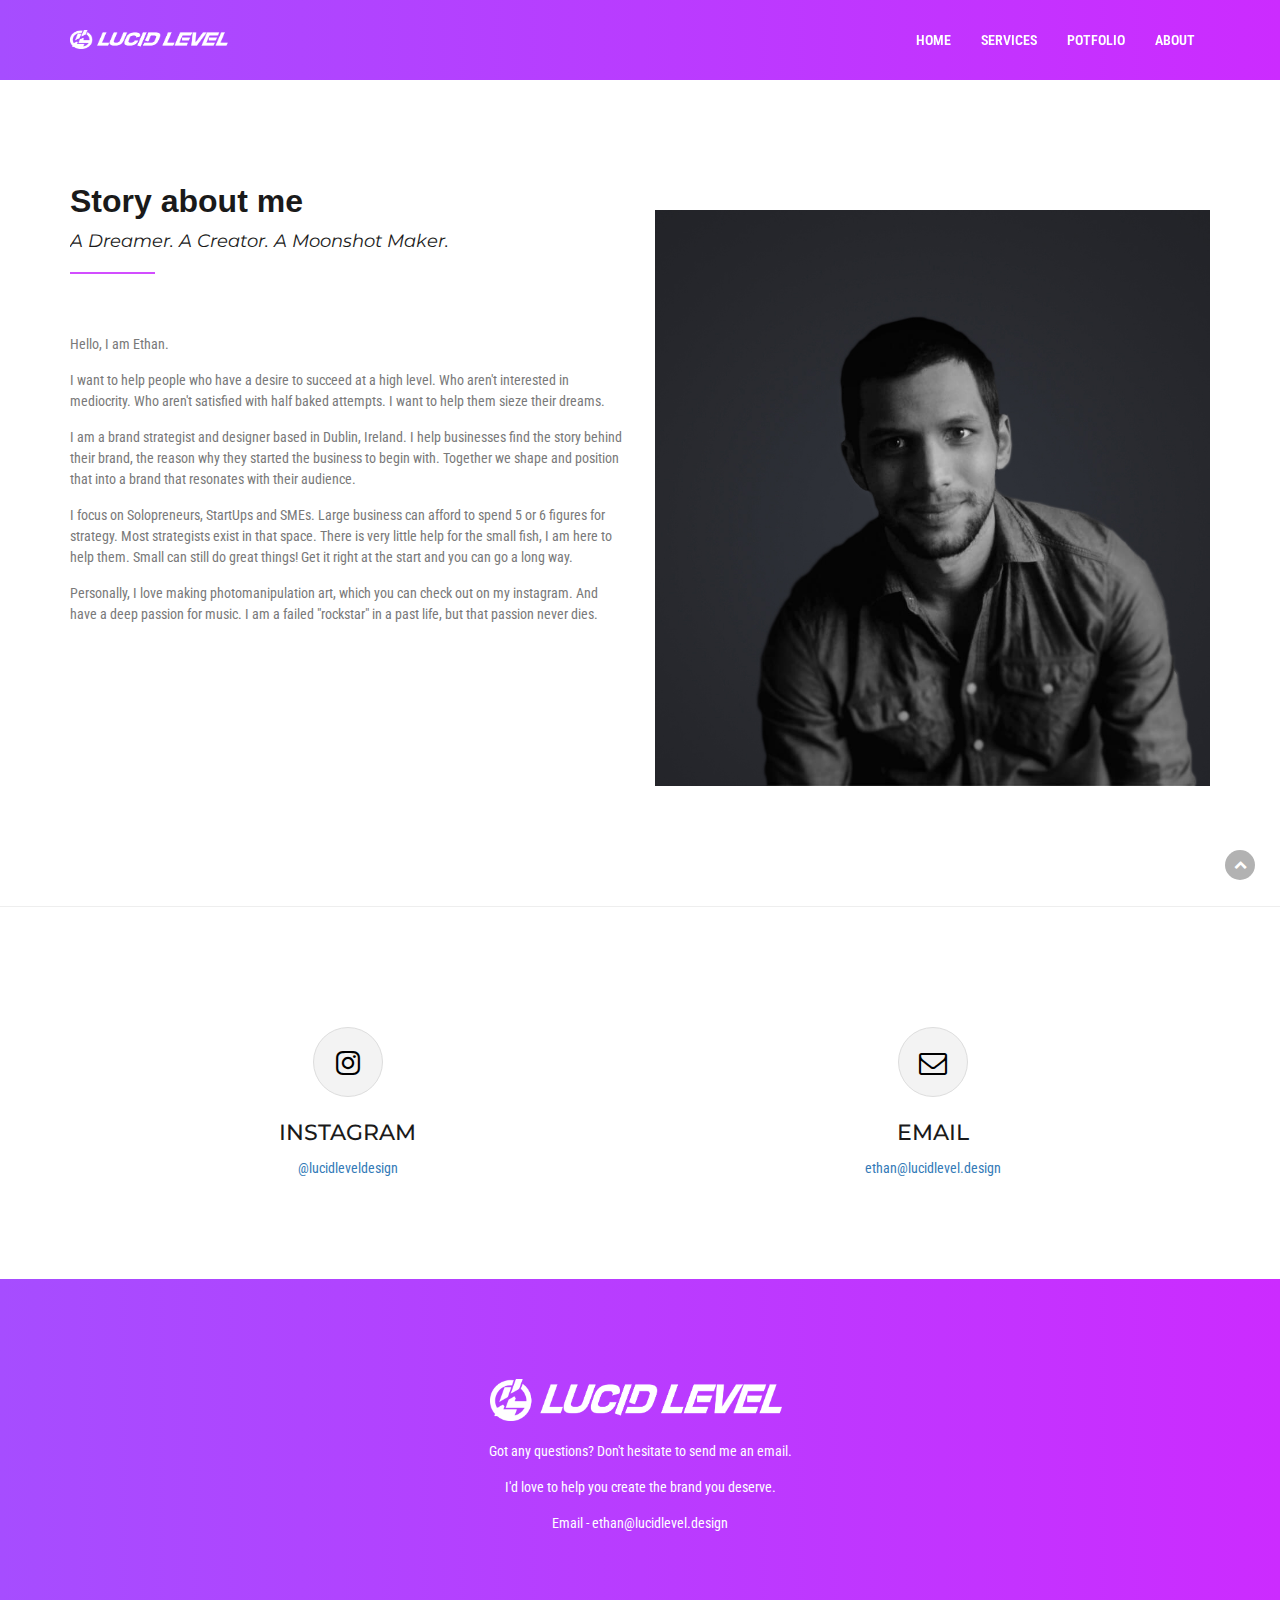
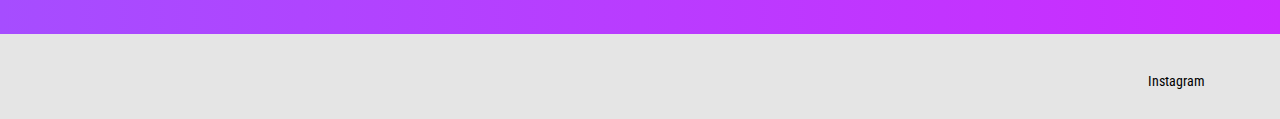
==== commit 1e26e54b: "Update about.html" ====
--- a/about.html
+++ b/about.html
@@ -54,6 +54,12 @@
                     <div class="object" id="object_two"></div>
                     <div class="object" id="object_three"></div>
                     <div class="object" id="object_four"></div>
+                    <div class="object"></div>
+                    <div class="object"></div>
+                    <div class="object"></div>
+                    <div class="object"></div>
+                    <div class="object"></div>
+                    <div class="object"></div>
                 </div>
             </div>
         </div><!--End off Preloader -->
@@ -90,7 +96,7 @@
                     <!-- Collect the nav links, forms, and other content for toggling -->
                     <div class="collapse navbar-collapse" id="navbar-menu">
                         <ul class="nav navbar-nav navbar-right nav_about" data-in="fadeInDown" data-out="fadeOutUp">
-                            <li><a href="https://lucidlevel.design">home</a></li> 
+                            <li><a href="/">home</a></li> 
                             <li><a href="service">services</a></li>
                             <li><a href="portfolio">potfolio</a></li>
                             <li><a href="about">about</a></li>      
@@ -125,7 +131,7 @@
                                 <!-- Head Title -->
                                 <div class="head_title">
                                     <h2>Story about me</h2>
-                                    <h5><em>This is a story about me to build raport make you trust me.</em></h5>
+                                    <h5><em>A Dreamer. A Creator. A Moonshot Maker.</em></h5>
                                     <div class="separator_left"></div>
                                 </div><!-- End off Head Title -->
 
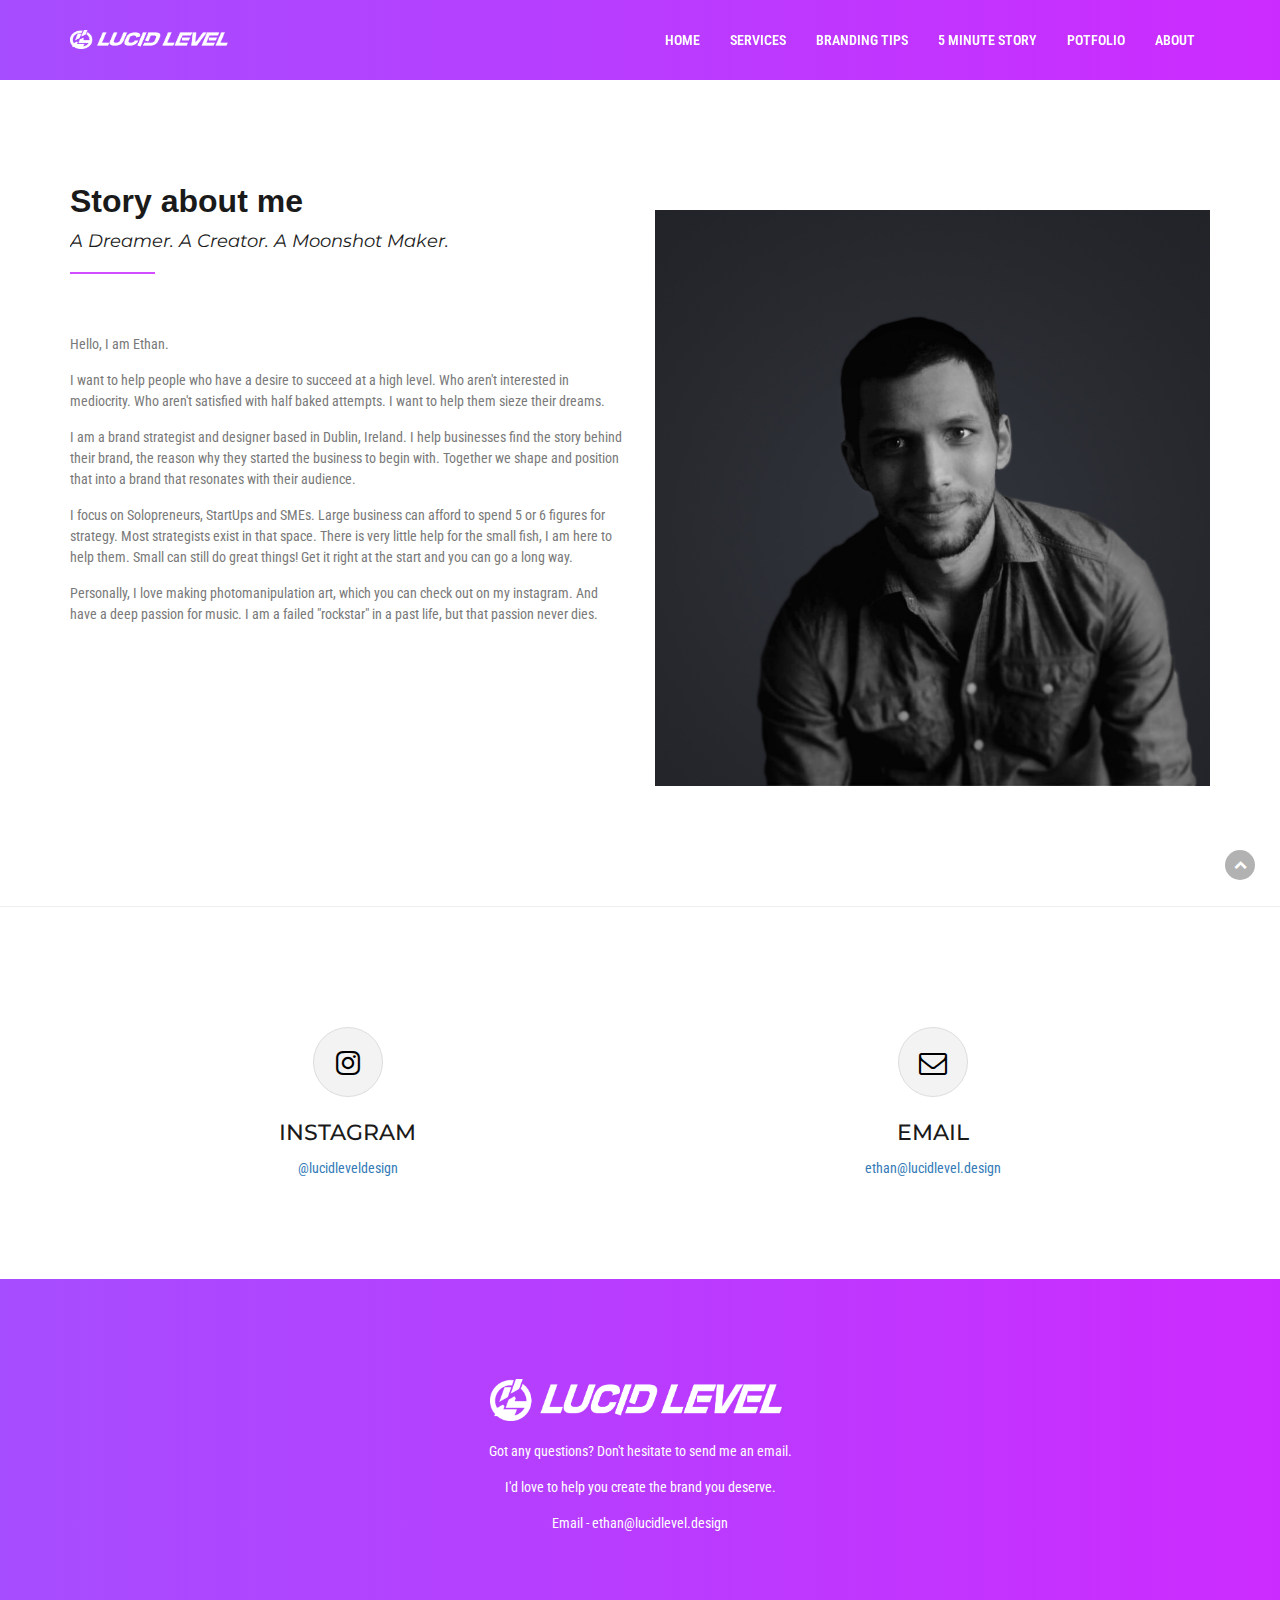
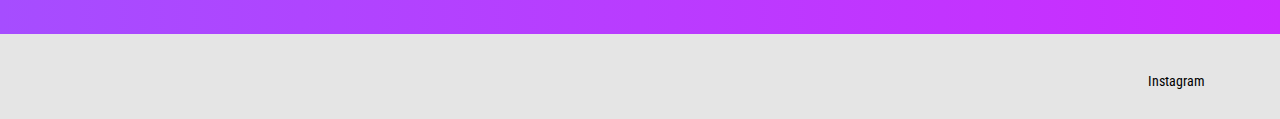
==== commit 71f57f38: "Update about.html" ====
--- a/about.html
+++ b/about.html
@@ -98,6 +98,8 @@
                         <ul class="nav navbar-nav navbar-right nav_about" data-in="fadeInDown" data-out="fadeOutUp">
                             <li><a href="/">home</a></li> 
                             <li><a href="service">services</a></li>
+                            <li><a href="tips.html">branding tips</a></li>
+                            <li><a href="storyExercise.html">5 minute story</a></li>
                             <li><a href="portfolio">potfolio</a></li>
                             <li><a href="about">about</a></li>      
                         </ul>
--- a/assets/css/style.css
+++ b/assets/css/style.css
@@ -991,6 +991,9 @@
     position: relative;
     z-index: 1;
 }
+.service_banner_pad{
+    padding-bottom: 300px;
+}
 .home_text h1{
     font-family: 'Overpass', sans-serif;
     font-size:4.286rem;
@@ -1216,6 +1219,7 @@
 .service_head{
     font-family: 'Overpass', sans-serif;
     font-size: 500%;
+    line-height: 100%;
 }
 
 .service_about{
@@ -2145,4 +2149,4 @@
 .logo_pre_footer{
     width: 300px;
     padding-bottom: 20px;
-}+}
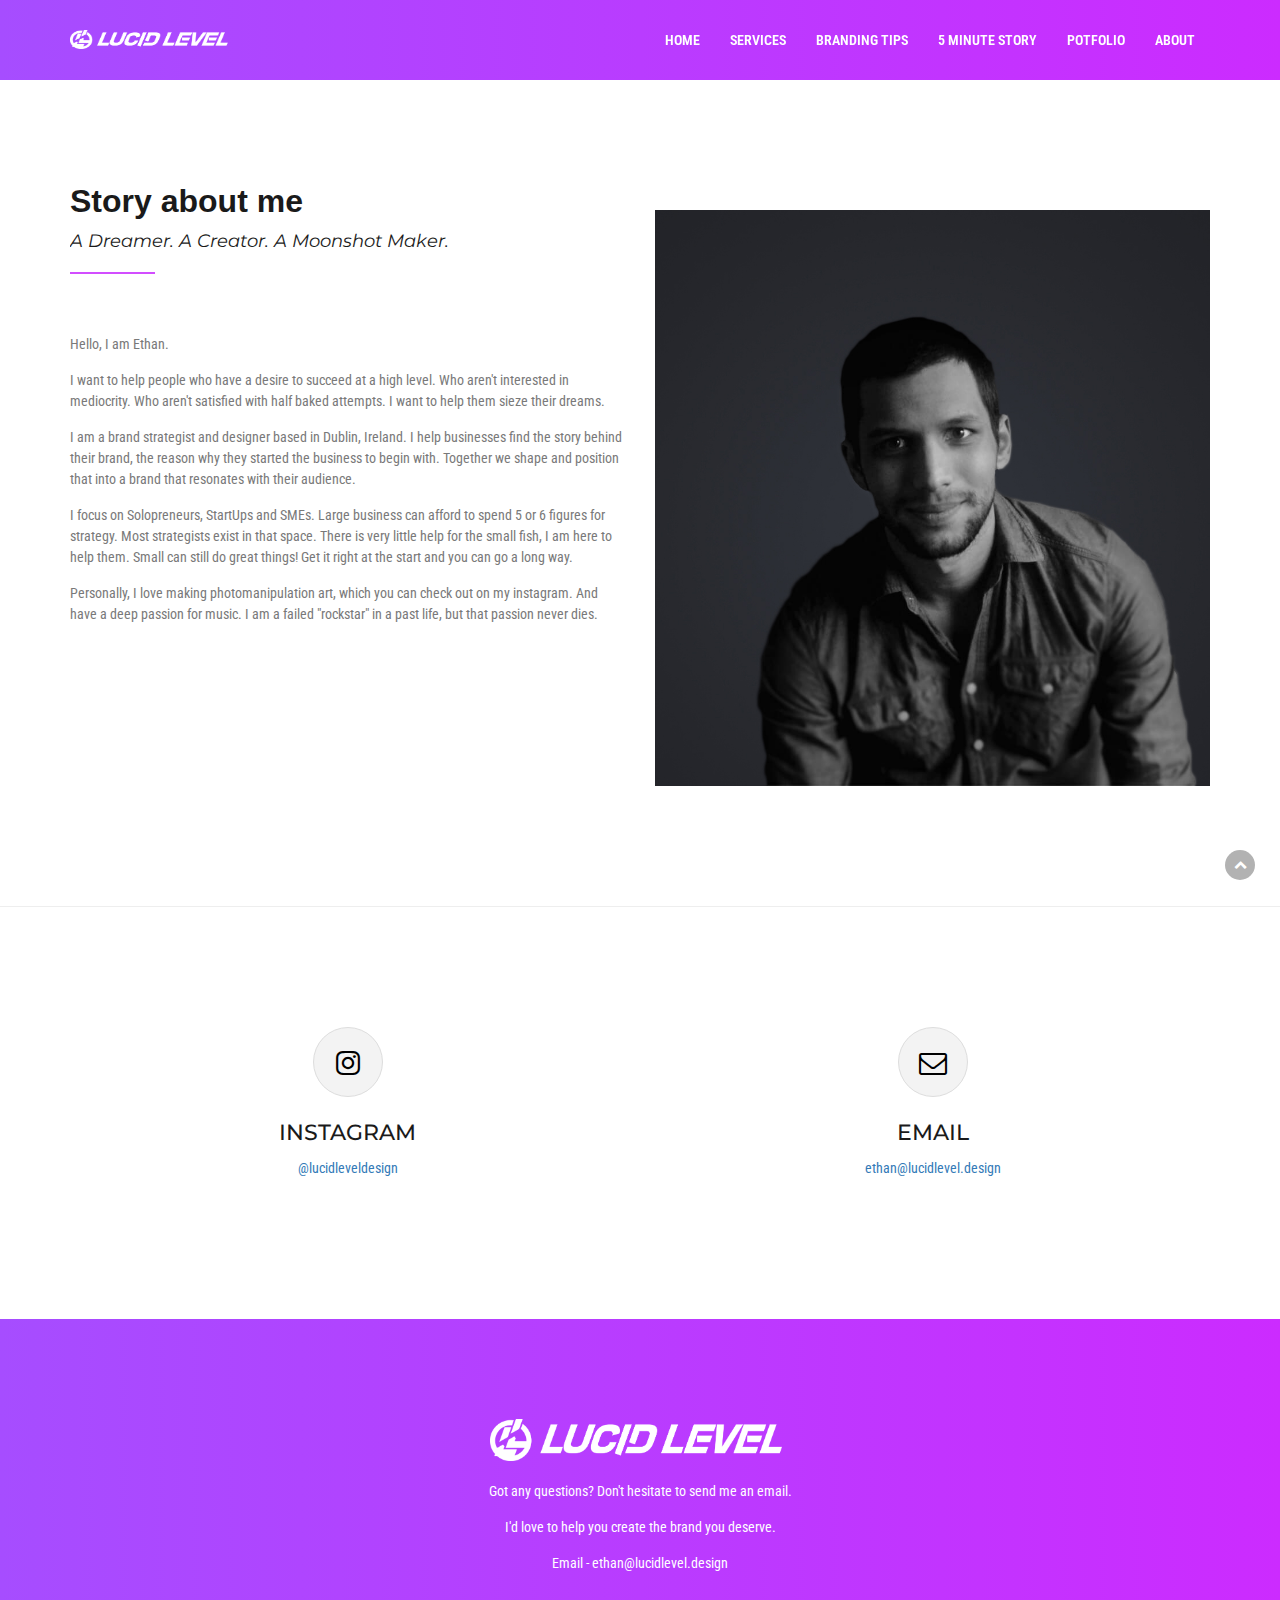
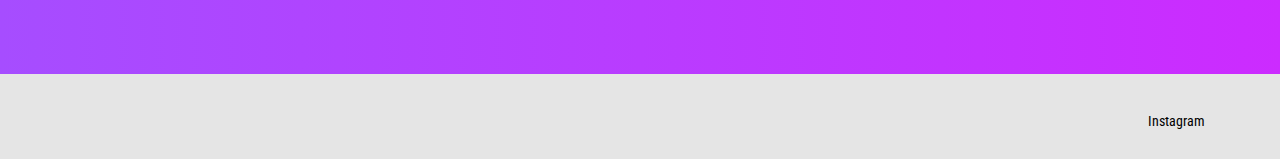
==== commit 974e21a4: "Update about.html" ====
--- a/about.html
+++ b/about.html
@@ -98,8 +98,8 @@
                         <ul class="nav navbar-nav navbar-right nav_about" data-in="fadeInDown" data-out="fadeOutUp">
                             <li><a href="/">home</a></li> 
                             <li><a href="service">services</a></li>
-                            <li><a href="tips.html">branding tips</a></li>
-                            <li><a href="storyExercise.html">5 minute story</a></li>
+                            <li><a href="tips">branding tips</a></li>
+                            <li><a href="storyExercise">5 minute story</a></li>
                             <li><a href="portfolio">potfolio</a></li>
                             <li><a href="about">about</a></li>      
                         </ul>
@@ -178,7 +178,8 @@
                                         <h4 class="text-uppercase m-top-20">Instagram</h4>
                                         <p>@lucidleveldesign</p>
                                     </a>
-                                    
+                                    <br>
+                                    <br>
                                 </div>
                             </div>
                             
